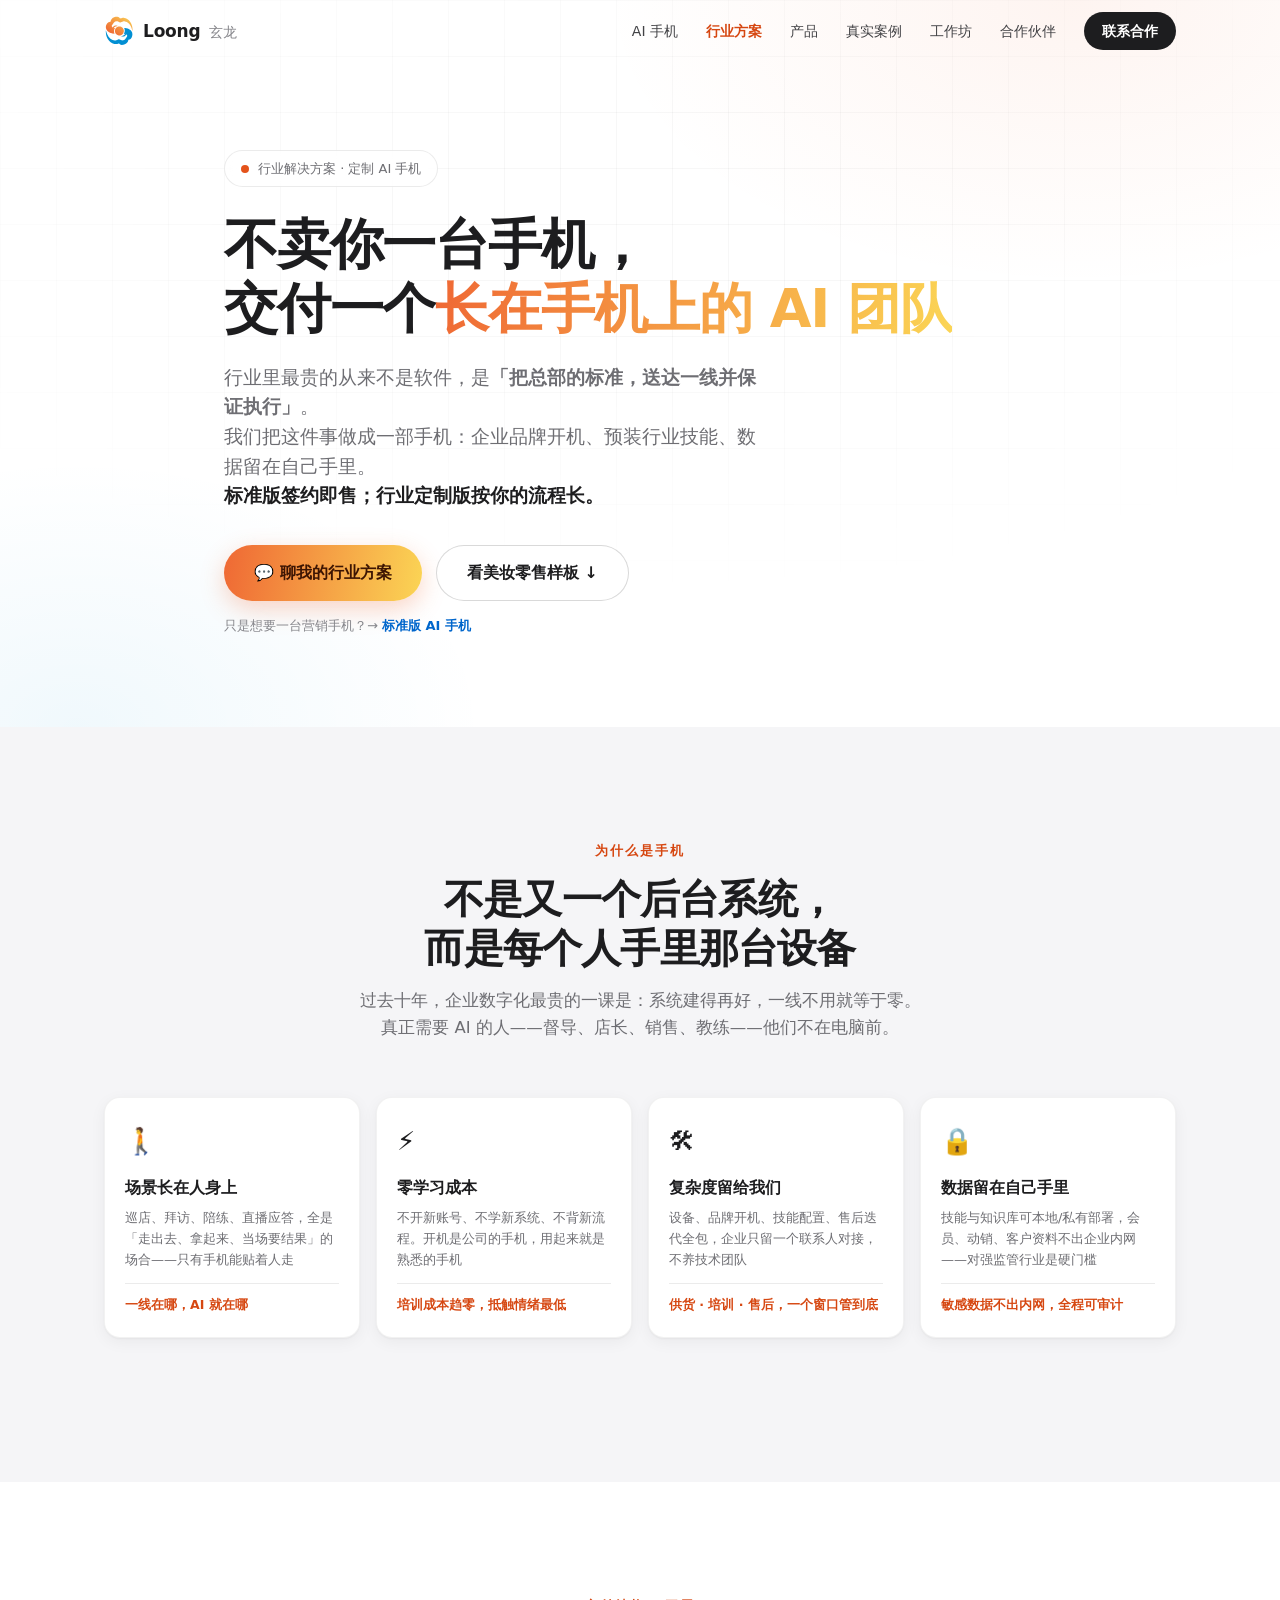
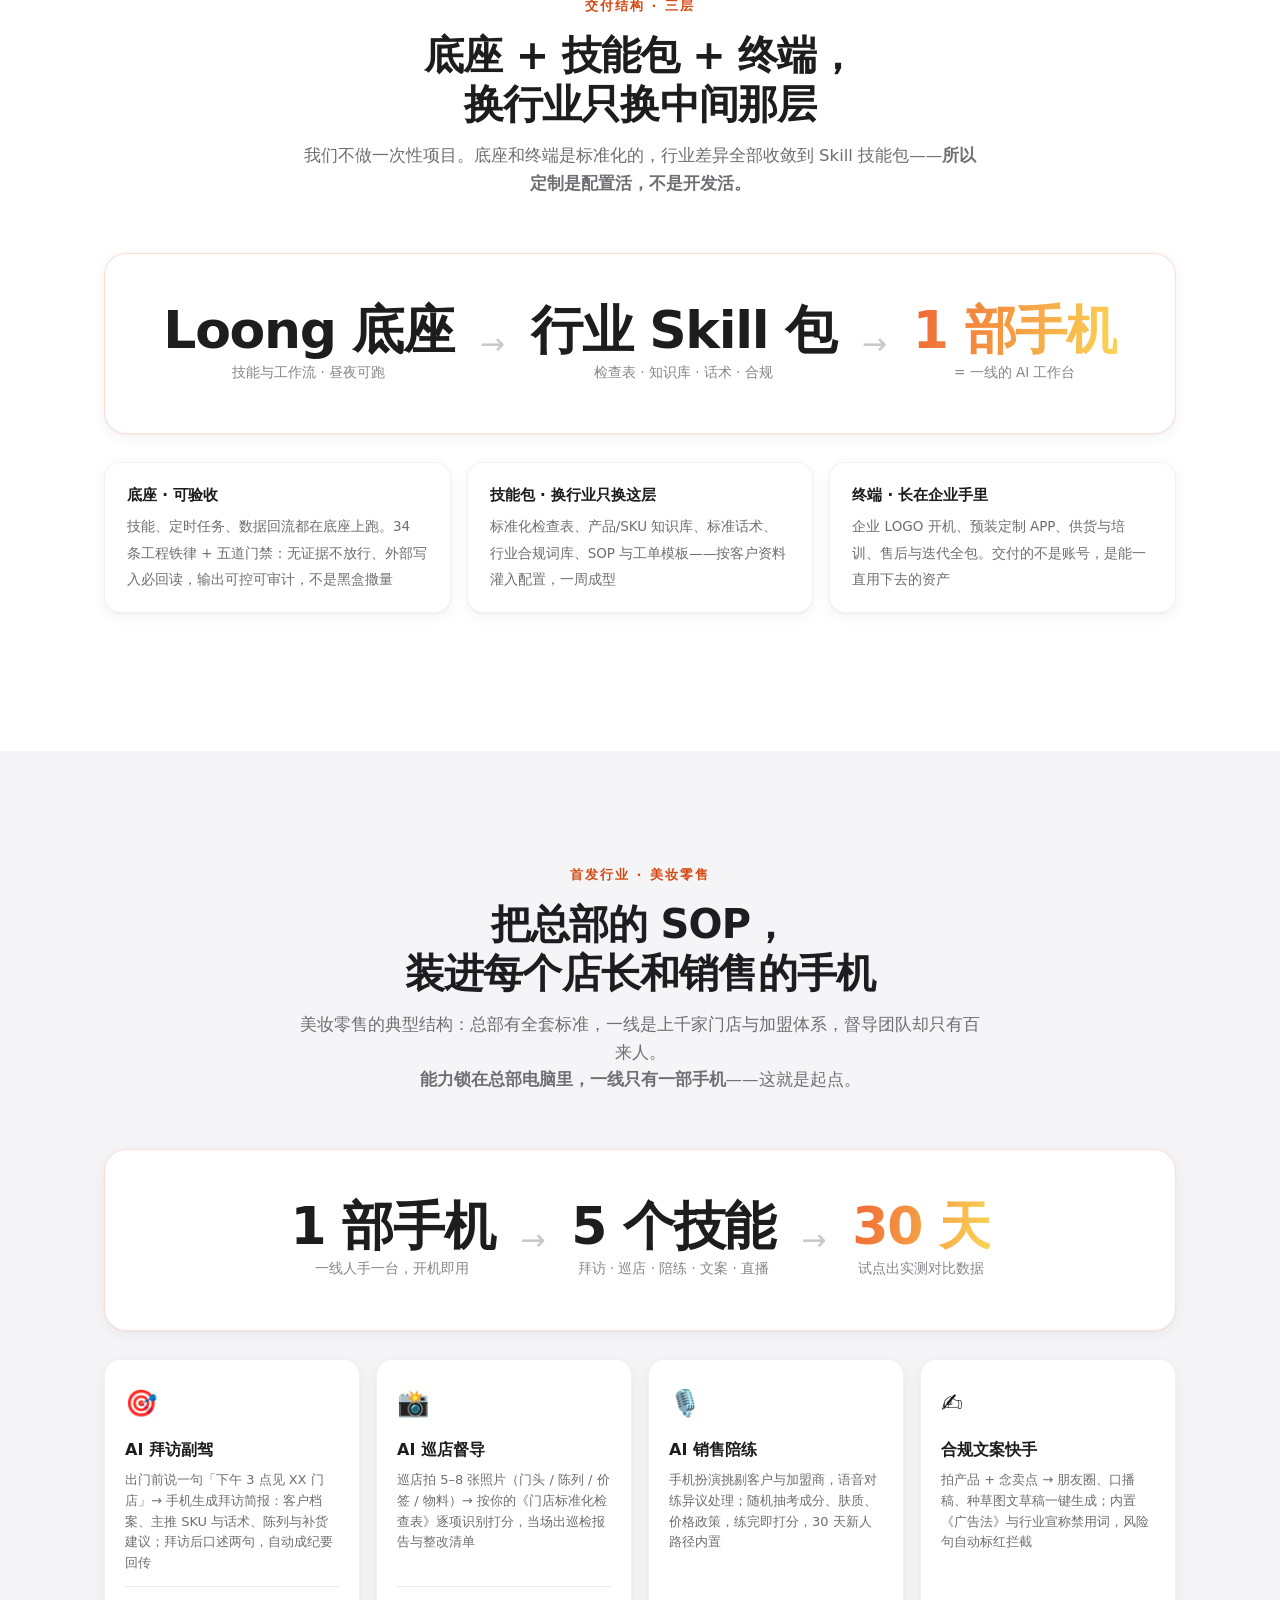
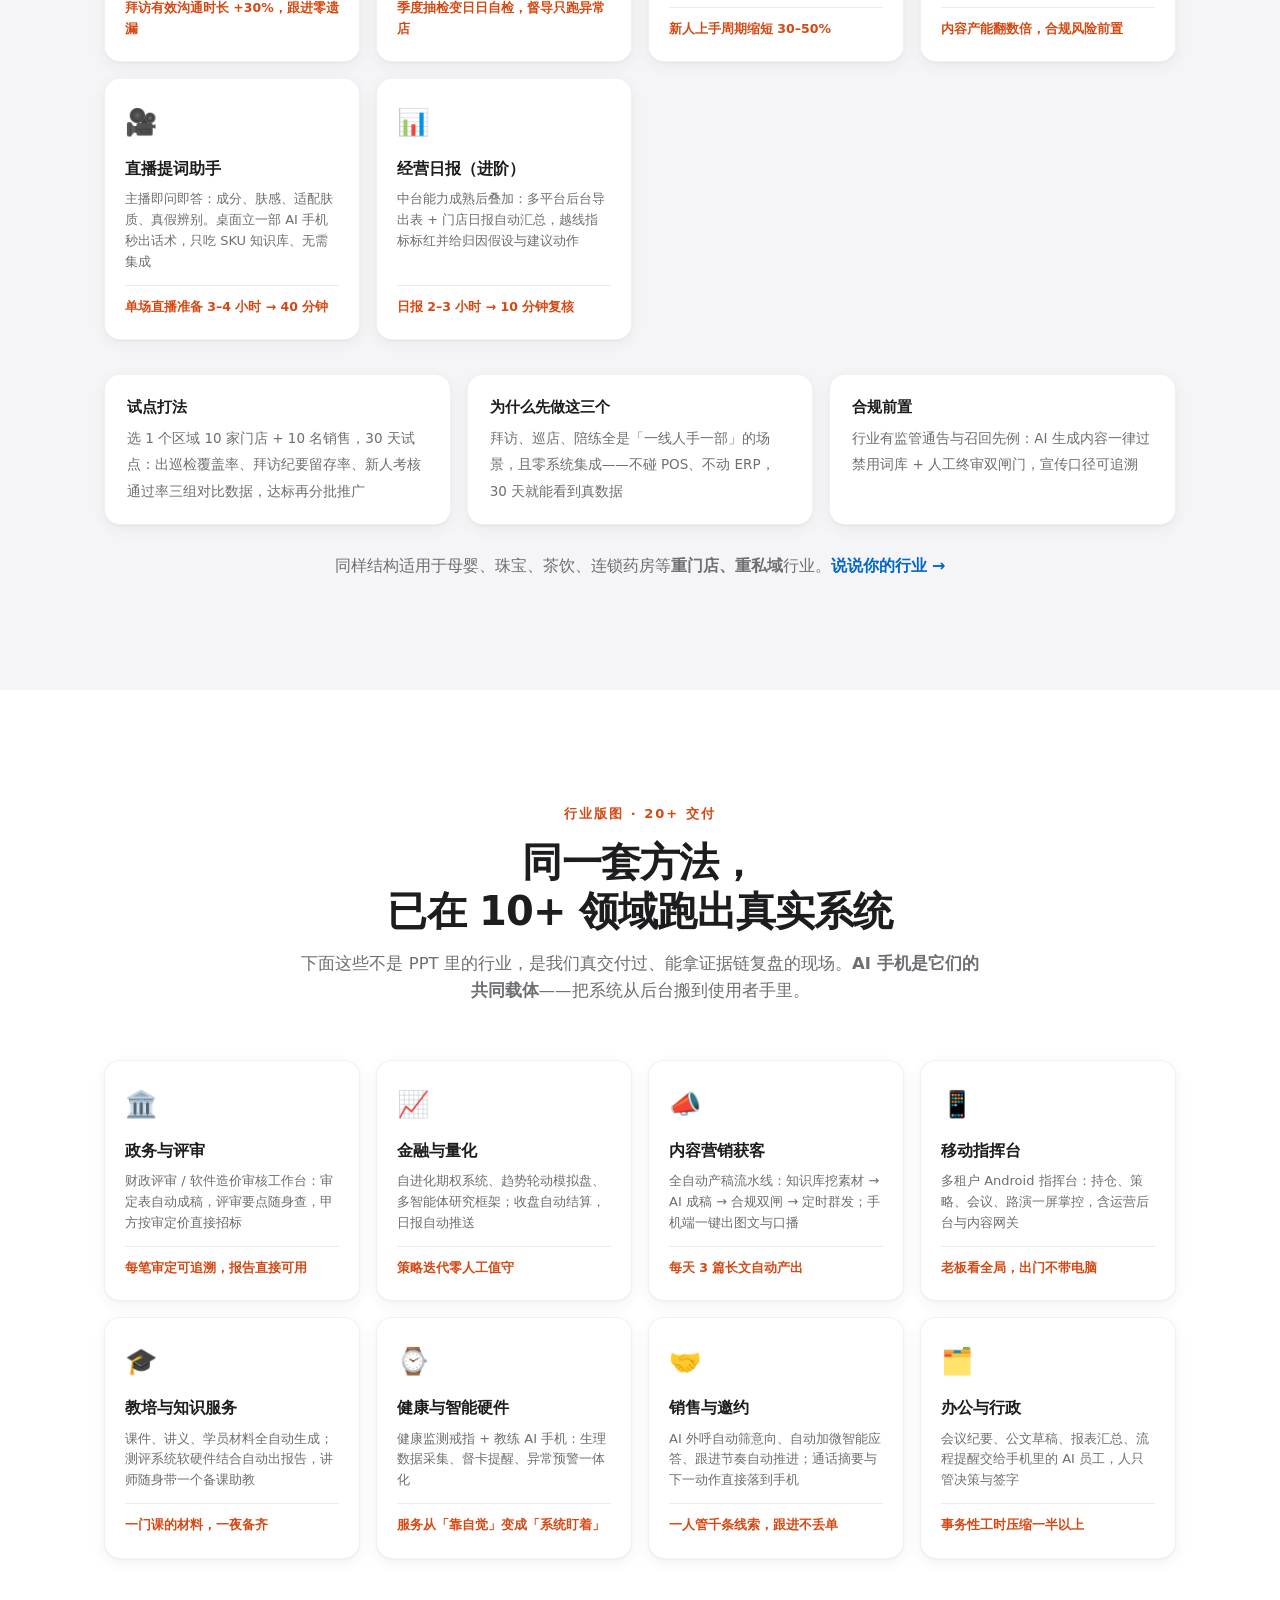
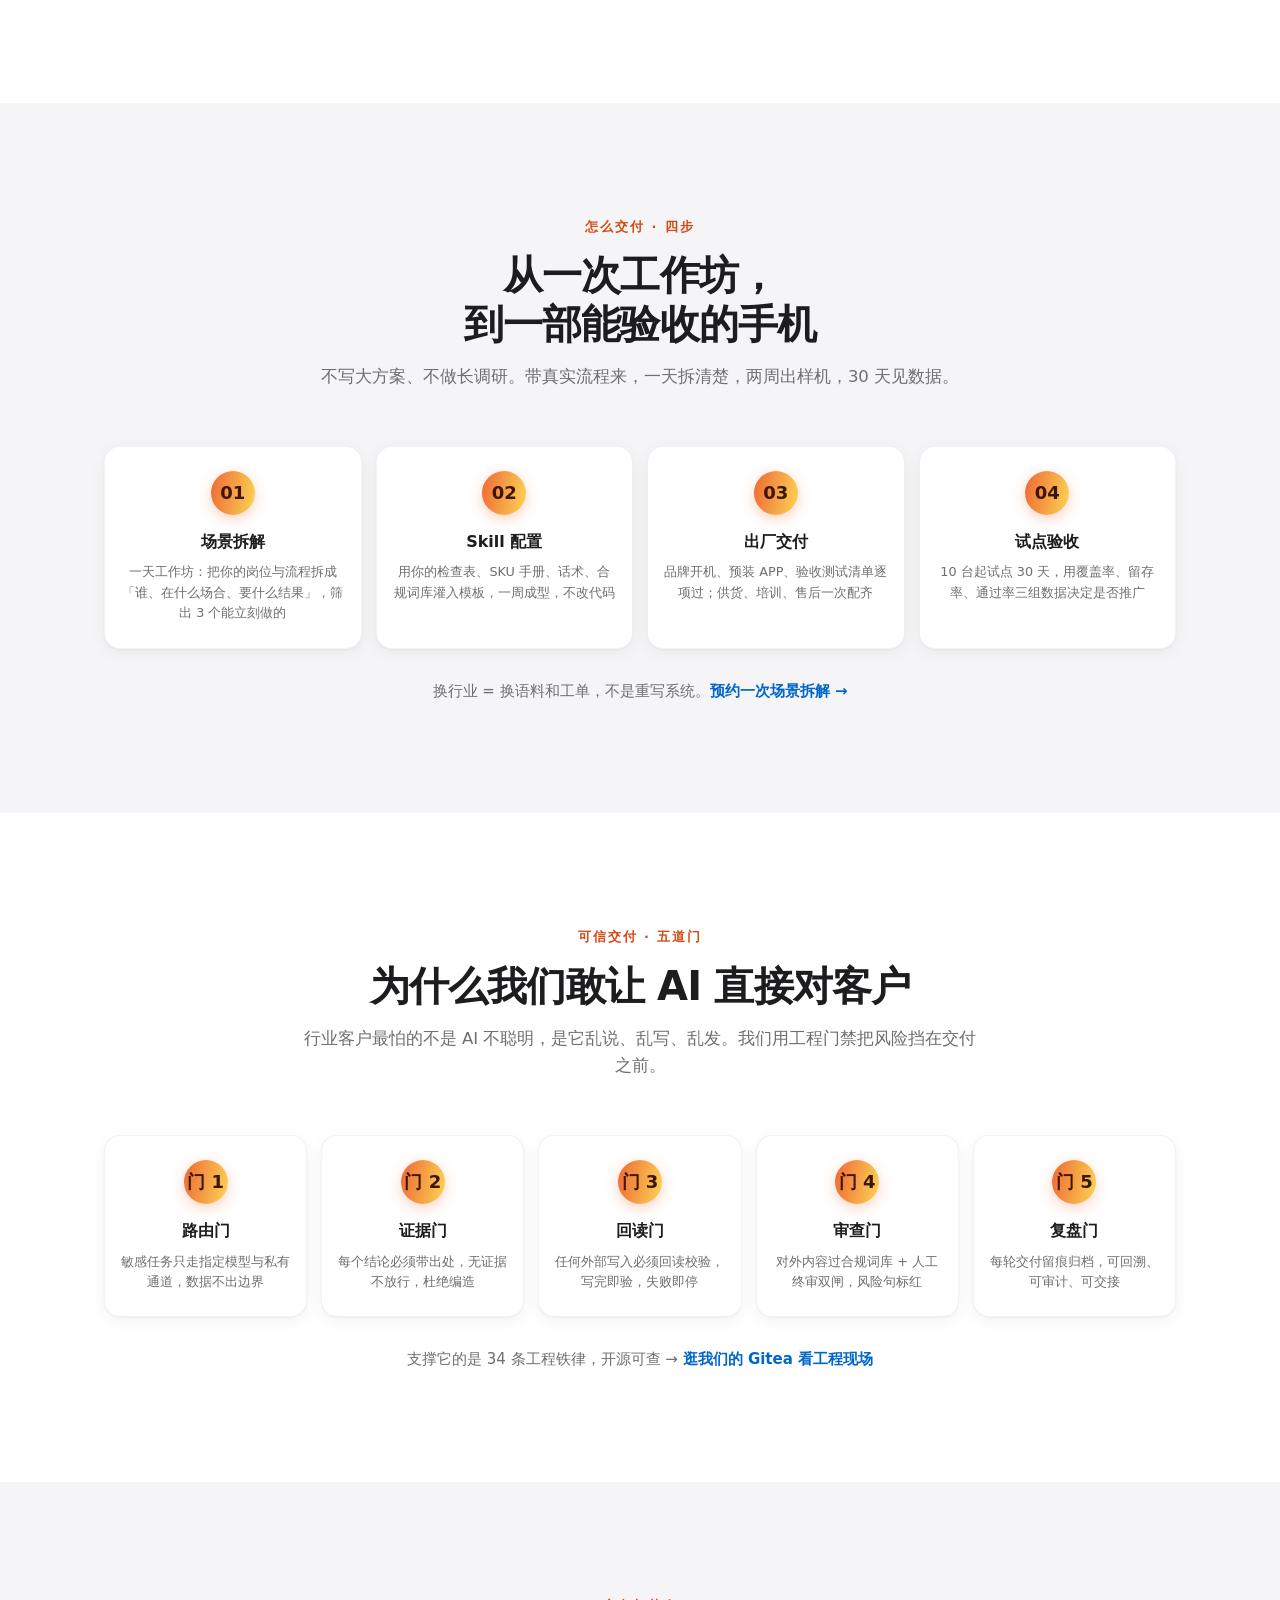
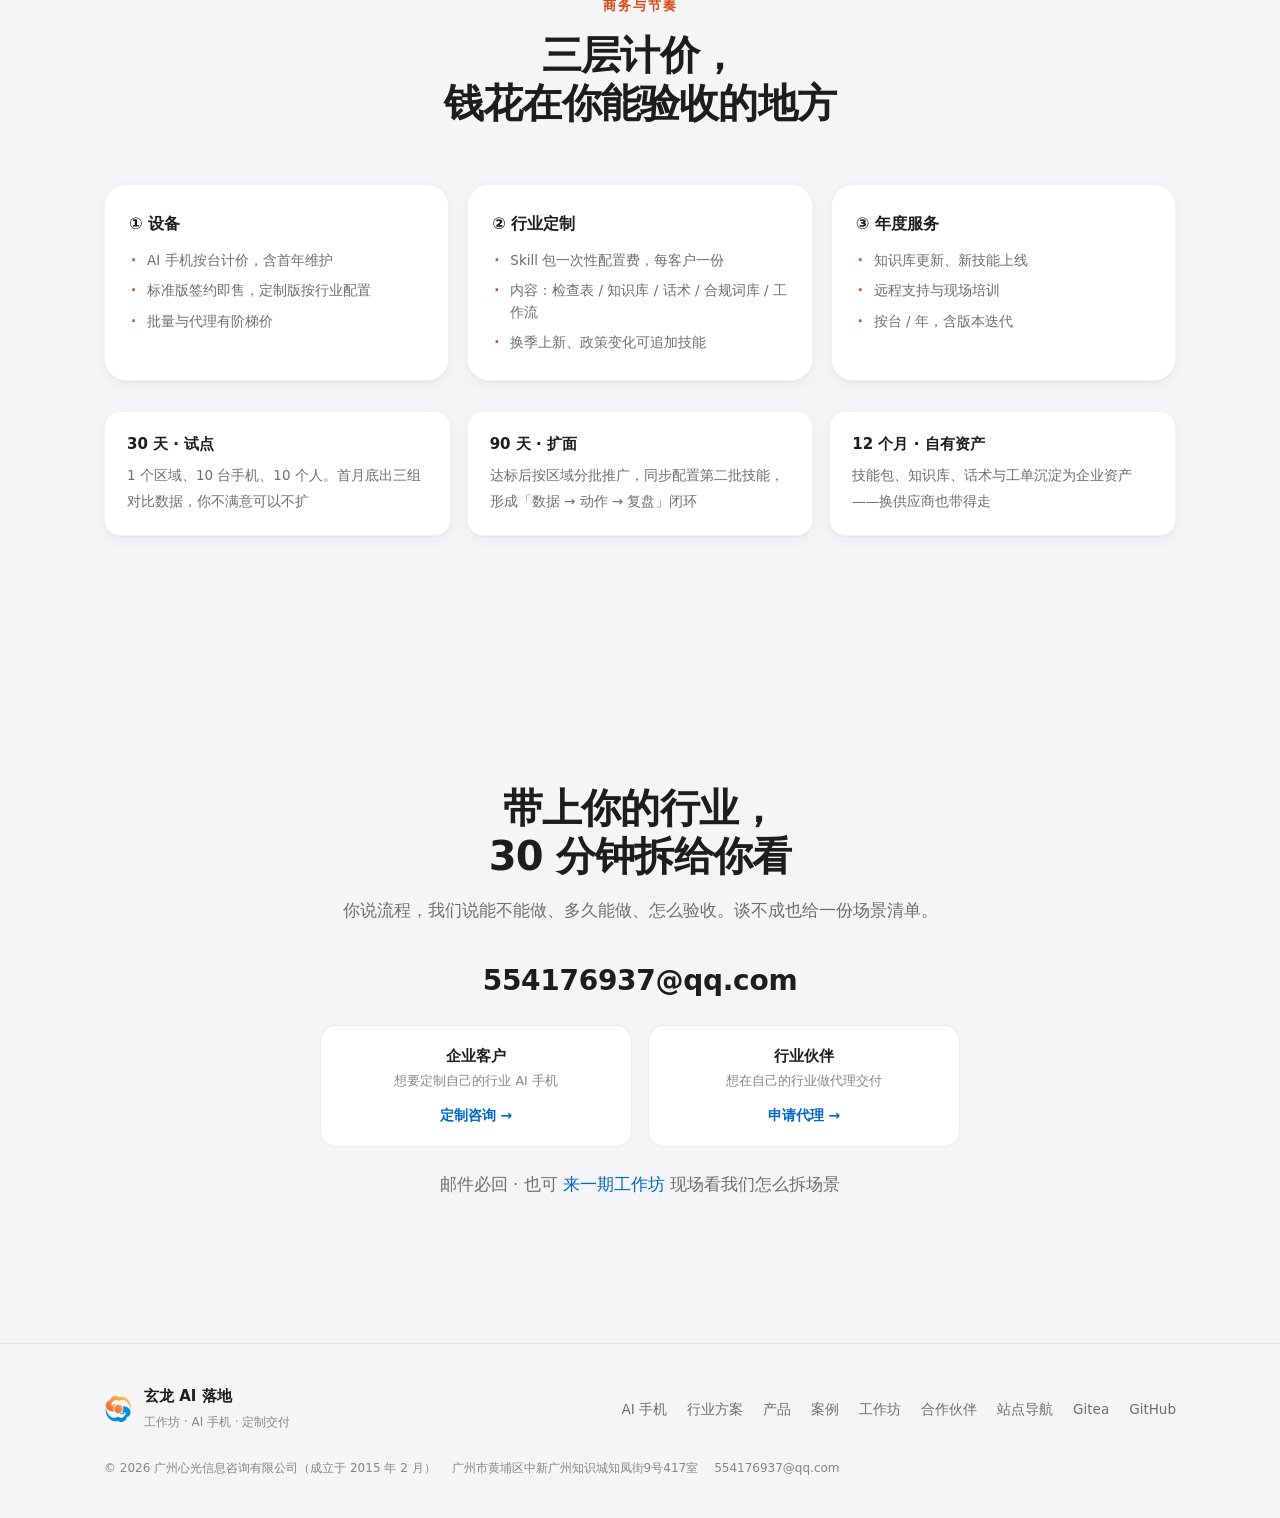
==== solutions/index.html @ f3bb8226 "新增独立行业解决方案页 /solutions/：定制 AI 手机三层结构、美妆零售样板、行业矩阵、四步交付、五道门；首页改为预告入口" ====
<!DOCTYPE html>
<html lang="zh-CN">
<head>
<meta charset="UTF-8">
<meta name="viewport" content="width=device-width, initial-scale=1.0">
<title>行业解决方案 — 定制 AI 手机 · 让总部能力长在一线手里</title>
<meta name="description" content="定制 AI 手机行业解决方案：Loong 底座 + 行业 Skill 技能包 + 企业品牌终端。首发美妆零售（拜访副驾 / 巡店督导 / 销售陪练），另有政务评审、金融量化、教培、内容营销、健康硬件等行业方案。零系统集成，30 天试点见效。">
<meta property="og:title" content="行业解决方案 — 定制 AI 手机">
<meta property="og:description" content="不卖一台手机，交付一个长在手机上的行业 AI 团队。零系统集成，30 天试点见效。">
<meta property="og:type" content="website">
<meta property="og:url" content="https://www.aibay.asia/solutions/">
<meta property="og:image" content="https://www.aibay.asia/assets/shots/phone-hero.jpg">
<link rel="icon" href="../assets/favicon.ico" sizes="any">
<link rel="icon" type="image/svg+xml" href="../assets/loong-logo.svg">
<link rel="apple-touch-icon" href="../assets/loong-logo-256.png">
<link rel="stylesheet" href="../css/style.css">
<style>.nav-links a.is-current{color:#D64711;font-weight:700}</style>
</head>
<body>

<nav class="nav" id="nav">
  <div class="nav-inner">
    <a class="brand" href="/">
      <img src="../assets/loong-logo.svg" alt="Loong" class="brand-logo">
      <span class="brand-name">Loong <em>玄龙</em></span>
    </a>
    <button class="nav-toggle" id="navToggle" aria-label="菜单"><span></span><span></span><span></span></button>
    <div class="nav-links" id="navLinks">
      <a href="/">AI 手机</a>
      <a href="/solutions/" class="is-current">行业方案</a>
      <a href="/#products">产品</a>
      <a href="/#case">真实案例</a>
      <a href="/#workshop">工作坊</a>
      <a href="/#partner">合作伙伴</a>
      <a href="#contact" class="nav-cta">联系合作</a>
    </div>
  </div>
</nav>

<header class="hero" id="top">
  <div class="hero-bg"></div>
  <div class="container hero-inner" style="grid-template-columns:1fr;max-width:880px">
    <div class="hero-copy">
      <div class="hero-badge"><span class="pulse"></span>行业解决方案 · 定制 AI 手机</div>
      <h1>不卖你一台手机，<br>交付一个<span class="grad">长在手机上的 AI 团队</span></h1>
      <p class="hero-sub">
        行业里最贵的从来不是软件，是<b>「把总部的标准，送达一线并保证执行」</b>。<br>
        我们把这件事做成一部手机：企业品牌开机、预装行业技能、数据留在自己手里。<br>
        <strong>标准版签约即售；行业定制版按你的流程长。</strong>
      </p>
      <div class="hero-actions">
        <a href="mailto:554176937@qq.com?subject=行业解决方案咨询" class="btn btn-primary">💬 聊我的行业方案</a>
        <a href="#beauty" class="btn btn-ghost">看美妆零售样板 ↓</a>
      </div>
      <p class="hero-alt">只是想要一台营销手机？→ <a href="/#phone">标准版 AI 手机</a></p>
    </div>
  </div>
</header>

<section class="section section-alt" id="why">
  <div class="container">
    <div class="section-head center">
      <span class="kicker">为什么是手机</span>
      <h2>不是又一个后台系统，<br>而是每个人手里那台设备</h2>
      <p>过去十年，企业数字化最贵的一课是：系统建得再好，一线不用就等于零。<br>真正需要 AI 的人——督导、店长、销售、教练——他们不在电脑前。</p>
    </div>
    <div class="industry-grid">
      <div class="ind-card">
        <div class="ind-icon">🚶</div>
        <b>场景长在人身上</b>
        <p>巡店、拜访、陪练、直播应答，全是「走出去、拿起来、当场要结果」的场合——只有手机能贴着人走</p>
        <span class="ind-val">一线在哪，AI 就在哪</span>
      </div>
      <div class="ind-card">
        <div class="ind-icon">⚡</div>
        <b>零学习成本</b>
        <p>不开新账号、不学新系统、不背新流程。开机是公司的手机，用起来就是熟悉的手机</p>
        <span class="ind-val">培训成本趋零，抵触情绪最低</span>
      </div>
      <div class="ind-card">
        <div class="ind-icon">🛠</div>
        <b>复杂度留给我们</b>
        <p>设备、品牌开机、技能配置、售后迭代全包，企业只留一个联系人对接，不养技术团队</p>
        <span class="ind-val">供货 · 培训 · 售后，一个窗口管到底</span>
      </div>
      <div class="ind-card">
        <div class="ind-icon">🔒</div>
        <b>数据留在自己手里</b>
        <p>技能与知识库可本地/私有部署，会员、动销、客户资料不出企业内网——对强监管行业是硬门槛</p>
        <span class="ind-val">敏感数据不出内网，全程可审计</span>
      </div>
    </div>
  </div>
</section>

<section class="section" id="stack">
  <div class="container">
    <div class="section-head center">
      <span class="kicker">交付结构 · 三层</span>
      <h2>底座 + 技能包 + 终端，<br>换行业只换中间那层</h2>
      <p>我们不做一次性项目。底座和终端是标准化的，行业差异全部收敛到 Skill 技能包——<b>所以定制是配置活，不是开发活。</b></p>
    </div>

    <div class="case-band" style="margin-bottom:28px">
      <div class="case-cell"><b>Loong 底座</b><span>技能与工作流 · 昼夜可跑</span></div>
      <div class="case-arrow">→</div>
      <div class="case-cell"><b>行业 Skill 包</b><span>检查表 · 知识库 · 话术 · 合规</span></div>
      <div class="case-arrow">→</div>
      <div class="case-cell hot"><b>1 部手机</b><span>= 一线的 AI 工作台</span></div>
    </div>

    <div class="case-notes">
      <div class="case-note"><b>底座 · 可验收</b><span>技能、定时任务、数据回流都在底座上跑。34 条工程铁律 + 五道门禁：无证据不放行、外部写入必回读，输出可控可审计，不是黑盒撒量</span></div>
      <div class="case-note"><b>技能包 · 换行业只换这层</b><span>标准化检查表、产品/SKU 知识库、标准话术、行业合规词库、SOP 与工单模板——按客户资料灌入配置，一周成型</span></div>
      <div class="case-note"><b>终端 · 长在企业手里</b><span>企业 LOGO 开机、预装定制 APP、供货与培训、售后与迭代全包。交付的不是账号，是能一直用下去的资产</span></div>
    </div>
  </div>
</section>

<section class="section section-alt" id="beauty">
  <div class="container">
    <div class="section-head center">
      <span class="kicker">首发行业 · 美妆零售</span>
      <h2>把总部的 SOP，<br>装进每个店长和销售的手机</h2>
      <p>美妆零售的典型结构：总部有全套标准，一线是上千家门店与加盟体系，督导团队却只有百来人。<br><b>能力锁在总部电脑里，一线只有一部手机</b>——这就是起点。</p>
    </div>

    <div class="case-band" style="margin-bottom:28px">
      <div class="case-cell"><b>1 部手机</b><span>一线人手一台，开机即用</span></div>
      <div class="case-arrow">→</div>
      <div class="case-cell"><b>5 个技能</b><span>拜访 · 巡店 · 陪练 · 文案 · 直播</span></div>
      <div class="case-arrow">→</div>
      <div class="case-cell hot"><b>30 天</b><span>试点出实测对比数据</span></div>
    </div>

    <div class="industry-grid">
      <div class="ind-card">
        <div class="ind-icon">🎯</div>
        <b>AI 拜访副驾</b>
        <p>出门前说一句「下午 3 点见 XX 门店」→ 手机生成拜访简报：客户档案、主推 SKU 与话术、陈列与补货建议；拜访后口述两句，自动成纪要回传</p>
        <span class="ind-val">拜访有效沟通时长 +30%，跟进零遗漏</span>
      </div>
      <div class="ind-card">
        <div class="ind-icon">📸</div>
        <b>AI 巡店督导</b>
        <p>巡店拍 5–8 张照片（门头 / 陈列 / 价签 / 物料）→ 按你的《门店标准化检查表》逐项识别打分，当场出巡检报告与整改清单</p>
        <span class="ind-val">季度抽检变日日自检，督导只跑异常店</span>
      </div>
      <div class="ind-card">
        <div class="ind-icon">🎙️</div>
        <b>AI 销售陪练</b>
        <p>手机扮演挑剔客户与加盟商，语音对练异议处理；随机抽考成分、肤质、价格政策，练完即打分，30 天新人路径内置</p>
        <span class="ind-val">新人上手周期缩短 30–50%</span>
      </div>
      <div class="ind-card">
        <div class="ind-icon">✍️</div>
        <b>合规文案快手</b>
        <p>拍产品 + 念卖点 → 朋友圈、口播稿、种草图文草稿一键生成；内置《广告法》与行业宣称禁用词，风险句自动标红拦截</p>
        <span class="ind-val">内容产能翻数倍，合规风险前置</span>
      </div>
      <div class="ind-card">
        <div class="ind-icon">🎥</div>
        <b>直播提词助手</b>
        <p>主播即问即答：成分、肤感、适配肤质、真假辨别。桌面立一部 AI 手机秒出话术，只吃 SKU 知识库、无需集成</p>
        <span class="ind-val">单场直播准备 3–4 小时 → 40 分钟</span>
      </div>
      <div class="ind-card">
        <div class="ind-icon">📊</div>
        <b>经营日报（进阶）</b>
        <p>中台能力成熟后叠加：多平台后台导出表 + 门店日报自动汇总，越线指标标红并给归因假设与建议动作</p>
        <span class="ind-val">日报 2–3 小时 → 10 分钟复核</span>
      </div>
    </div>

    <div class="case-notes">
      <div class="case-note"><b>试点打法</b><span>选 1 个区域 10 家门店 + 10 名销售，30 天试点：出巡检覆盖率、拜访纪要留存率、新人考核通过率三组对比数据，达标再分批推广</span></div>
      <div class="case-note"><b>为什么先做这三个</b><span>拜访、巡店、陪练全是「一线人手一部」的场景，且零系统集成——不碰 POS、不动 ERP，30 天就能看到真数据</span></div>
      <div class="case-note"><b>合规前置</b><span>行业有监管通告与召回先例：AI 生成内容一律过禁用词库 + 人工终审双闸门，宣传口径可追溯</span></div>
    </div>
    <p class="case-cta">同样结构适用于母婴、珠宝、茶饮、连锁药房等<b>重门店、重私域</b>行业。<a href="mailto:554176937@qq.com?subject=行业方案咨询">说说你的行业 →</a></p>
  </div>
</section>

<section class="section" id="industries">
  <div class="container">
    <div class="section-head center">
      <span class="kicker">行业版图 · 20+ 交付</span>
      <h2>同一套方法，<br>已在 10+ 领域跑出真实系统</h2>
      <p>下面这些不是 PPT 里的行业，是我们真交付过、能拿证据链复盘的现场。<b>AI 手机是它们的共同载体</b>——把系统从后台搬到使用者手里。</p>
    </div>
    <div class="industry-grid">
      <div class="ind-card">
        <div class="ind-icon">🏛️</div>
        <b>政务与评审</b>
        <p>财政评审 / 软件造价审核工作台：审定表自动成稿，评审要点随身查，甲方按审定价直接招标</p>
        <span class="ind-val">每笔审定可追溯，报告直接可用</span>
      </div>
      <div class="ind-card">
        <div class="ind-icon">📈</div>
        <b>金融与量化</b>
        <p>自进化期权系统、趋势轮动模拟盘、多智能体研究框架；收盘自动结算，日报自动推送</p>
        <span class="ind-val">策略迭代零人工值守</span>
      </div>
      <div class="ind-card">
        <div class="ind-icon">📣</div>
        <b>内容营销获客</b>
        <p>全自动产稿流水线：知识库挖素材 → AI 成稿 → 合规双闸 → 定时群发；手机端一键出图文与口播</p>
        <span class="ind-val">每天 3 篇长文自动产出</span>
      </div>
      <div class="ind-card">
        <div class="ind-icon">📱</div>
        <b>移动指挥台</b>
        <p>多租户 Android 指挥台：持仓、策略、会议、路演一屏掌控，含运营后台与内容网关</p>
        <span class="ind-val">老板看全局，出门不带电脑</span>
      </div>
      <div class="ind-card">
        <div class="ind-icon">🎓</div>
        <b>教培与知识服务</b>
        <p>课件、讲义、学员材料全自动生成；测评系统软硬件结合自动出报告，讲师随身带一个备课助教</p>
        <span class="ind-val">一门课的材料，一夜备齐</span>
      </div>
      <div class="ind-card">
        <div class="ind-icon">⌚</div>
        <b>健康与智能硬件</b>
        <p>健康监测戒指 + 教练 AI 手机：生理数据采集、督卡提醒、异常预警一体化</p>
        <span class="ind-val">服务从「靠自觉」变成「系统盯着」</span>
      </div>
      <div class="ind-card">
        <div class="ind-icon">🤝</div>
        <b>销售与邀约</b>
        <p>AI 外呼自动筛意向、自动加微智能应答、跟进节奏自动推进；通话摘要与下一动作直接落到手机</p>
        <span class="ind-val">一人管千条线索，跟进不丢单</span>
      </div>
      <div class="ind-card">
        <div class="ind-icon">🗂️</div>
        <b>办公与行政</b>
        <p>会议纪要、公文草稿、报表汇总、流程提醒交给手机里的 AI 员工，人只管决策与签字</p>
        <span class="ind-val">事务性工时压缩一半以上</span>
      </div>
    </div>
  </div>
</section>

<section class="section section-alt" id="how">
  <div class="container">
    <div class="section-head center">
      <span class="kicker">怎么交付 · 四步</span>
      <h2>从一次工作坊，<br>到一部能验收的手机</h2>
      <p>不写大方案、不做长调研。带真实流程来，一天拆清楚，两周出样机，30 天见数据。</p>
    </div>
    <div class="gates-visual" style="grid-template-columns:repeat(4,1fr)">
      <div class="gatev">
        <div class="gatev-no">01</div>
        <h4>场景拆解</h4>
        <p>一天工作坊：把你的岗位与流程拆成「谁、在什么场合、要什么结果」，筛出 3 个能立刻做的</p>
      </div>
      <div class="gatev">
        <div class="gatev-no">02</div>
        <h4>Skill 配置</h4>
        <p>用你的检查表、SKU 手册、话术、合规词库灌入模板，一周成型，不改代码</p>
      </div>
      <div class="gatev">
        <div class="gatev-no">03</div>
        <h4>出厂交付</h4>
        <p>品牌开机、预装 APP、验收测试清单逐项过；供货、培训、售后一次配齐</p>
      </div>
      <div class="gatev">
        <div class="gatev-no">04</div>
        <h4>试点验收</h4>
        <p>10 台起试点 30 天，用覆盖率、留存率、通过率三组数据决定是否推广</p>
      </div>
    </div>
    <p class="loop-note">换行业 = 换语料和工单，不是重写系统。<a href="mailto:554176937@qq.com?subject=场景拆解预约">预约一次场景拆解 →</a></p>
  </div>
</section>

<section class="section" id="gates">
  <div class="container">
    <div class="section-head center">
      <span class="kicker">可信交付 · 五道门</span>
      <h2>为什么我们敢让 AI 直接对客户</h2>
      <p>行业客户最怕的不是 AI 不聪明，是它乱说、乱写、乱发。我们用工程门禁把风险挡在交付之前。</p>
    </div>
    <div class="gates-visual">
      <div class="gatev">
        <div class="gatev-no">门 1</div>
        <h4>路由门</h4>
        <p>敏感任务只走指定模型与私有通道，数据不出边界</p>
      </div>
      <div class="gatev">
        <div class="gatev-no">门 2</div>
        <h4>证据门</h4>
        <p>每个结论必须带出处，无证据不放行，杜绝编造</p>
      </div>
      <div class="gatev">
        <div class="gatev-no">门 3</div>
        <h4>回读门</h4>
        <p>任何外部写入必须回读校验，写完即验，失败即停</p>
      </div>
      <div class="gatev">
        <div class="gatev-no">门 4</div>
        <h4>审查门</h4>
        <p>对外内容过合规词库 + 人工终审双闸，风险句标红</p>
      </div>
      <div class="gatev">
        <div class="gatev-no">门 5</div>
        <h4>复盘门</h4>
        <p>每轮交付留痕归档，可回溯、可审计、可交接</p>
      </div>
    </div>
    <p class="loop-note">支撑它的是 34 条工程铁律，开源可查 → <a href="https://gitea.aibay.asia" target="_blank" rel="noopener">逛我们的 Gitea 看工程现场</a></p>
  </div>
</section>

<section class="section section-alt" id="business">
  <div class="container">
    <div class="section-head center">
      <span class="kicker">商务与节奏</span>
      <h2>三层计价，<br>钱花在你能验收的地方</h2>
    </div>
    <div class="ws-grid">
      <div class="ws-card">
        <b>① 设备</b>
        <ul>
          <li>AI 手机按台计价，含首年维护</li>
          <li>标准版签约即售，定制版按行业配置</li>
          <li>批量与代理有阶梯价</li>
        </ul>
      </div>
      <div class="ws-card">
        <b>② 行业定制</b>
        <ul>
          <li>Skill 包一次性配置费，每客户一份</li>
          <li>内容：检查表 / 知识库 / 话术 / 合规词库 / 工作流</li>
          <li>换季上新、政策变化可追加技能</li>
        </ul>
      </div>
      <div class="ws-card">
        <b>③ 年度服务</b>
        <ul>
          <li>知识库更新、新技能上线</li>
          <li>远程支持与现场培训</li>
          <li>按台 / 年，含版本迭代</li>
        </ul>
      </div>
    </div>
    <div class="case-notes">
      <div class="case-note"><b>30 天 · 试点</b><span>1 个区域、10 台手机、10 个人。首月底出三组对比数据，你不满意可以不扩</span></div>
      <div class="case-note"><b>90 天 · 扩面</b><span>达标后按区域分批推广，同步配置第二批技能，形成「数据 → 动作 → 复盘」闭环</span></div>
      <div class="case-note"><b>12 个月 · 自有资产</b><span>技能包、知识库、话术与工单沉淀为企业资产——换供应商也带得走</span></div>
    </div>
  </div>
</section>

<section class="section cta-section" id="contact">
  <div class="container">
    <div class="cta-card">
      <h2>带上你的行业，<br>30 分钟拆给你看</h2>
      <p>你说流程，我们说能不能做、多久能做、怎么验收。谈不成也给一份场景清单。</p>
      <div class="email-cta">
        <a class="email-big" href="mailto:554176937@qq.com?subject=行业解决方案咨询">554176937@qq.com</a>
      </div>
      <div class="contact-split">
        <div><b>企业客户</b><span>想要定制自己的行业 AI 手机</span><a href="mailto:554176937@qq.com?subject=企业定制咨询">定制咨询 →</a></div>
        <div><b>行业伙伴</b><span>想在自己的行业做代理交付</span><a href="mailto:554176937@qq.com?subject=代理合作申请">申请代理 →</a></div>
      </div>
      <p class="cta-note">邮件必回 · 也可 <a href="/#workshop">来一期工作坊</a> 现场看我们怎么拆场景</p>
    </div>
  </div>
</section>

<footer class="footer">
  <div class="container footer-inner">
    <div class="footer-brand">
      <img src="../assets/loong-logo.svg" alt="Loong" class="footer-logo">
      <div><b>玄龙 AI 落地</b><span>工作坊 · AI 手机 · 定制交付</span></div>
    </div>
    <div class="footer-links">
      <a href="/">AI 手机</a><a href="/solutions/">行业方案</a><a href="/#products">产品</a><a href="/#case">案例</a>
      <a href="/#workshop">工作坊</a>
      <a href="/#partner">合作伙伴</a>
      <a href="/sites.html">站点导航</a>
      <a href="https://gitea.aibay.asia" target="_blank" rel="noopener">Gitea</a>
      <a href="https://github.com/kenyanghui" target="_blank" rel="noopener">GitHub</a>
    </div>
    <div class="footer-meta"><span>© 2026 广州心光信息咨询有限公司（成立于 2015 年 2 月）</span><span>广州市黄埔区中新广州知识城知凤街9号417室</span><span>554176937@qq.com</span></div>
  </div>
</footer>

<script>
(function () {
  var nav = document.getElementById("nav");
  function onScroll() { nav.classList.toggle("scrolled", window.scrollY > 24); }
  window.addEventListener("scroll", onScroll, { passive: true }); onScroll();
  var toggle = document.getElementById("navToggle"), links = document.getElementById("navLinks");
  if (toggle) {
    toggle.addEventListener("click", function () { links.classList.toggle("open"); });
    links.addEventListener("click", function (e) { if (e.target.tagName === "A") links.classList.remove("open"); });
  }
  var els = document.querySelectorAll(".section-head, .case-band, .case-note, .case-cta, .industry-grid .ind-card, .gatev, .loop-note, .ws-card, .cta-card, .contact-split > div");
  els.forEach(function (el) { el.classList.add("reveal"); });
  if ("IntersectionObserver" in window) {
    var io = new IntersectionObserver(function (es) {
      es.forEach(function (en) { if (en.isIntersecting) { en.target.classList.add("visible"); io.unobserve(en.target); } });
    }, { threshold: 0.14 });
    els.forEach(function (el) { io.observe(el); });
  } else { els.forEach(function (el) { el.classList.add("visible"); }); }
})();
</script>
</body>
</html>
---- css/style.css ----
/* Loong 玄龙 — www.aibay.asia · Apple-light 风格 · 品牌色: 晨曦橙#EF6834→#FBD555 晴空蓝#0092D4 */

:root {
  --paper: #ffffff;
  --paper-2: #f5f5f7;
  --ink: #1d1d1f;
  --ink-2: #6e6e73;
  --ink-3: #86868b;
  --line: rgba(0,0,0,.08);
  --orange: #E4531B;
  --orange-2: #F0B429;
  --blue: #0092D4;
  --link: #0066CC;
  --grad: linear-gradient(100deg, #EF6834 0%, #FBD555 100%);
  --grad-blue: linear-gradient(100deg, #0092D4, #36B6EA);
  --shadow-sm: 0 1px 2px rgba(0,0,0,.04), 0 4px 16px rgba(0,0,0,.05);
  --shadow-md: 0 2px 8px rgba(0,0,0,.05), 0 12px 40px rgba(0,0,0,.08);
  --shadow-lg: 0 4px 12px rgba(0,0,0,.06), 0 24px 70px rgba(0,0,0,.12);
  --r-lg: 22px;
  --r-md: 16px;
}

* { margin:0; padding:0; box-sizing:border-box; }
html { scroll-behavior:smooth; }
body {
  font-family: -apple-system, BlinkMacSystemFont, "SF Pro SC", "SF Pro Display", "PingFang SC","Hiragino Sans GB","Microsoft YaHei","Noto Sans SC", system-ui, sans-serif;
  background: var(--paper); color: var(--ink); line-height:1.65;
  -webkit-font-smoothing: antialiased; overflow-x:hidden;
}
.container { max-width:1120px; margin:0 auto; padding:0 24px; }
a { color:inherit; text-decoration:none; }
img { display:block; max-width:100%; }
::selection { background:rgba(239,104,52,.22); }

/* ===== NAV ===== */
.nav { position:fixed; top:0; left:0; right:0; z-index:100; transition:.3s; border-bottom:1px solid transparent; }
.nav.scrolled { background:rgba(255,255,255,.78); -webkit-backdrop-filter:saturate(180%) blur(20px); backdrop-filter:saturate(180%) blur(20px); border-bottom-color:var(--line); }
.nav-inner { max-width:1120px; margin:0 auto; padding:12px 24px; display:flex; align-items:center; justify-content:space-between; }
.brand { display:flex; align-items:center; gap:9px; }
.brand-logo { width:30px; height:30px; }
.brand-name { font-size:17px; font-weight:700; letter-spacing:-.2px; color:var(--ink); }
.brand-name em { font-style:normal; font-size:13.5px; font-weight:500; color:var(--ink-3); margin-left:3px; }
.nav-links { display:flex; align-items:center; gap:28px; font-size:14px; }
.nav-links a:not(.nav-cta) { color:#424245; transition:color .2s; }
.nav-links a:not(.nav-cta):hover { color:var(--ink); }
.nav-cta { padding:8px 18px; border-radius:980px; background:var(--ink); color:#fff; font-weight:600; font-size:13.5px; transition:.25s; }
.nav-cta:hover { background:#000; transform:translateY(-1px); }
.nav-toggle { display:none; background:none; border:0; cursor:pointer; }
.nav-toggle span { display:block; width:20px; height:1.8px; background:var(--ink); margin:5px 0; transition:.3s; border-radius:2px; }

/* ===== HERO ===== */
.hero { position:relative; padding:150px 0 90px; overflow:hidden; }
.hero-bg {
  position:absolute; inset:0;
  background:
    radial-gradient(760px 460px at 84% 0%, rgba(239,104,52,.07), transparent 62%),
    radial-gradient(640px 420px at 6% 100%, rgba(0,146,212,.06), transparent 64%);
}
.hero-bg::after {
  content:""; position:absolute; inset:0;
  background-image:
    linear-gradient(rgba(0,0,0,.03) 1px, transparent 1px),
    linear-gradient(90deg, rgba(0,0,0,.03) 1px, transparent 1px);
  background-size:56px 56px;
  mask-image:radial-gradient(ellipse 90% 70% at 50% 30%, #000 20%, transparent 75%);
}
.hero-inner { position:relative; display:grid; grid-template-columns:1.05fr .95fr; gap:56px; align-items:center; }
.hero-badge {
  display:inline-flex; align-items:center; gap:9px; font-size:13px; color:var(--ink-2);
  border:1px solid var(--line); border-radius:999px; padding:7px 16px; margin-bottom:26px;
  background:rgba(255,255,255,.6); -webkit-backdrop-filter:blur(8px); backdrop-filter:blur(8px);
}
.pulse { width:8px; height:8px; border-radius:50%; background:var(--orange); animation:pulse 2s infinite; }
@keyframes pulse { 0%{box-shadow:0 0 0 0 rgba(239,104,52,.45)} 70%{box-shadow:0 0 0 9px rgba(239,104,52,0)} 100%{box-shadow:0 0 0 0 rgba(239,104,52,0)} }
.hero h1 { font-size:54px; line-height:1.18; font-weight:800; letter-spacing:-.022em; margin-bottom:22px; color:var(--ink); }
.grad { background:var(--grad); -webkit-background-clip:text; background-clip:text; color:transparent; }
.hero-sub { font-size:18.5px; color:var(--ink-2); max-width:540px; margin-bottom:34px; line-height:1.6; }
.hero-sub strong { color:var(--ink); font-weight:700; }
.hero-actions { display:flex; gap:14px; flex-wrap:wrap; }
.btn { display:inline-flex; align-items:center; gap:8px; padding:14px 30px; border-radius:980px; font-size:16px; font-weight:600; transition:.25s; cursor:pointer; border:0; }
.btn-primary { background:var(--grad); color:#3d1503; box-shadow:0 8px 24px rgba(239,104,52,.28); }
.btn-primary:hover { transform:translateY(-2px); box-shadow:0 12px 32px rgba(239,104,52,.38); }
.btn-ghost { border:1px solid rgba(0,0,0,.15); color:var(--ink); background:rgba(255,255,255,.7); }
.btn-ghost:hover { border-color:rgba(0,0,0,.32); background:#fff; transform:translateY(-2px); }

/* hero terminal — 深色对比元素 */
.hero-visual { position:relative; }
.terminal { background:#16181d; border-radius:18px; overflow:hidden;
  box-shadow:var(--shadow-lg); animation:float 7s ease-in-out infinite; }
@keyframes float { 0%,100%{transform:translateY(0)} 50%{transform:translateY(-9px)} }
.term-bar { display:flex; align-items:center; gap:7px; padding:12px 16px; background:#232529; }
.term-bar i { width:11px; height:11px; border-radius:50%; background:#484b52; }
.term-bar i:first-child { background:#FF5F57; } .term-bar i:nth-child(2) { background:#FEBC2E; } .term-bar i:nth-child(3) { background:#28C840; }
.term-bar span { margin-left:10px; font-size:12px; color:#9a9fa8; font-family:ui-monospace,monospace; }
.term-body { padding:20px 20px 24px; font-family:ui-monospace,SFMono-Regular,Menlo,Consolas,monospace; font-size:12.8px; line-height:2.05; }
.line { white-space:nowrap; overflow:hidden; }
.cmd { color:#79C7FF; } .ok { color:#5CE0A0; } .warn { color:#FFB86B; } .dim { color:#7c828c; }
.hero-chip { position:absolute; padding:9px 16px; border-radius:999px; font-size:13px; font-weight:600;
  background:rgba(255,255,255,.85); -webkit-backdrop-filter:blur(12px); backdrop-filter:blur(12px);
  border:1px solid rgba(0,0,0,.06); color:var(--ink); box-shadow:var(--shadow-md); }
.chip-1 { top:-16px; right:8%; animation:float2 6s ease-in-out infinite; }
.chip-2 { bottom:36px; left:-26px; animation:float2 7.5s ease-in-out infinite .8s; }
.chip-3 { bottom:-16px; right:14%; animation:float2 6.8s ease-in-out infinite .4s; }
@keyframes float2 { 0%,100%{transform:translateY(0)} 50%{transform:translateY(-7px)} }

/* ===== SECTIONS ===== */
.section { padding:110px 0; position:relative; }
.section-alt { background:var(--paper-2); }
.section-head { max-width:680px; margin-bottom:56px; }
.section-head.center { margin-left:auto; margin-right:auto; text-align:center; }
.kicker { display:inline-block; font-size:13px; font-weight:700; letter-spacing:2px; text-transform:uppercase; color:#D64711; margin-bottom:14px; }
.section-head h2 { font-size:40px; font-weight:800; line-height:1.22; margin-bottom:14px; letter-spacing:-.02em; color:var(--ink); }
.section-head p { color:var(--ink-2); font-size:16.5px; }
.section-head a { color:var(--link); }
.section-head a:hover { text-decoration:underline; }

/* ===== PRODUCTS ===== */
.prod-list { display:grid; gap:36px; }
.prod-card {
  display:grid; grid-template-columns:1.1fr .9fr; gap:40px; align-items:center;
  border-radius:var(--r-lg); padding:36px;
  background:#fff; border:1px solid rgba(0,0,0,.05); box-shadow:var(--shadow-sm);
  transition:box-shadow .3s, transform .3s;
}
.prod-card:hover { box-shadow:var(--shadow-md); transform:translateY(-2px); }
.prod-card.reverse .prod-shot { order:2; }
.prod-tag { display:inline-block; font-size:11.5px; font-weight:700; letter-spacing:1.2px; padding:5px 13px; border-radius:999px; margin-bottom:14px; color:#fff; }
.t1 { background:var(--grad-blue); }
.t2 { background:linear-gradient(100deg,#EF6834,#F5A623); }
.t3 { background:linear-gradient(100deg,#0092D4,#2FBF71); }
.prod-info h3 { font-size:27px; font-weight:800; letter-spacing:-.015em; margin-bottom:10px; }
.prod-info h3 span { font-size:15px; font-weight:500; color:var(--ink-3); margin-left:8px; }
.prod-info > p { font-size:15px; color:var(--ink-2); margin-bottom:18px; }
.prod-info ul { list-style:none; display:grid; gap:9px; }
.prod-info li { font-size:14px; color:var(--ink-2); padding-left:22px; position:relative; }
.prod-info li::before { content:"✓"; position:absolute; left:0; color:#D64711; font-weight:800; }
.prod-shot { border-radius:var(--r-md); overflow:hidden; position:relative; border:1px solid rgba(0,0,0,.07); box-shadow:var(--shadow-sm); background:#fff; }
.img-shot img { width:100%; display:block; }
.img-shot img:hover { transform:scale(1.015); transition:.5s; }
.shot-link {
  position:absolute; bottom:12px; right:12px; background:rgba(255,255,255,.9); -webkit-backdrop-filter:blur(8px); backdrop-filter:blur(8px);
  border:1px solid rgba(0,0,0,.08); color:var(--link); font-size:12.5px; font-weight:600;
  padding:7px 14px; border-radius:980px; box-shadow:var(--shadow-sm);
}
.shot-link:hover { background:#fff; }
.shot-row { display:grid; grid-template-columns:1fr 1fr; gap:10px; margin-top:14px; }
.shot-row img { border-radius:10px; border:1px solid rgba(0,0,0,.07); width:100%; }

/* ===== CASE ===== */
.case-band {
  display:flex; align-items:center; justify-content:center; gap:26px; flex-wrap:wrap;
  padding:48px 30px; border-radius:var(--r-lg);
  background:#fff; border:1px solid rgba(239,104,52,.22);
  box-shadow:var(--shadow-sm);
  margin-bottom:28px;
}
.case-cell { text-align:center; }
.case-cell b { display:block; font-size:52px; font-weight:800; letter-spacing:-.025em; line-height:1.1; color:var(--ink); }
.case-cell span { font-size:13.5px; color:var(--ink-3); }
.case-cell.hot b { background:var(--grad); -webkit-background-clip:text; background-clip:text; color:transparent; }
.case-arrow { font-size:30px; color:#c7c7cc; }
.case-notes { display:grid; grid-template-columns:repeat(3,1fr); gap:16px; margin-bottom:28px; }
.case-note { border-radius:var(--r-md); padding:20px 22px; background:#fff; border:1px solid rgba(0,0,0,.05); box-shadow:var(--shadow-sm); }
.case-note b { display:block; font-size:15px; margin-bottom:5px; color:var(--ink); }
.case-note span { font-size:13.5px; color:var(--ink-2); }
.case-cta { text-align:center; font-size:16px; color:var(--ink-2); }
.case-cta a { color:var(--link); font-weight:600; }
.case-cta a:hover { text-decoration:underline; }

/* ===== INDUSTRY GRID ===== */
.industry-grid { display:grid; grid-template-columns:repeat(4,1fr); gap:16px; margin-bottom:34px; }
.ind-card { border-radius:var(--r-md); padding:22px 20px; background:#fff; border:1px solid rgba(0,0,0,.05); box-shadow:var(--shadow-sm); transition:.3s; display:flex; flex-direction:column; }
.ind-card:hover { transform:translateY(-4px); box-shadow:var(--shadow-md); border-color:rgba(239,104,52,.25); }
.ind-icon { font-size:26px; margin-bottom:12px; }
.ind-card b { font-size:16px; font-weight:700; color:var(--ink); margin-bottom:7px; }
.ind-card p { font-size:13px; color:var(--ink-2); line-height:1.6; flex:1; }
.ind-val { display:block; margin-top:12px; padding-top:11px; border-top:1px solid var(--line); font-size:12.5px; font-weight:700; color:#D64711; }

/* ===== GATES ===== */
.gates-visual { display:grid; grid-template-columns:repeat(5,1fr); gap:14px; }
.gatev { border-radius:var(--r-md); padding:24px 16px; text-align:center; background:#fff; border:1px solid rgba(0,0,0,.05); box-shadow:var(--shadow-sm); transition:.3s; }
.gatev:hover { transform:translateY(-4px); box-shadow:var(--shadow-md); }
.gatev-no {
  width:44px; height:44px; margin:0 auto 14px; border-radius:50%; display:flex; align-items:center; justify-content:center;
  background:var(--grad); color:#3d1503; font-size:18px; font-weight:800;
  box-shadow:0 4px 14px rgba(239,104,52,.3);
}
.gatev h4 { font-size:16px; font-weight:700; margin-bottom:7px; color:var(--ink); }
.gatev p { font-size:12.8px; color:var(--ink-2); line-height:1.6; }
.loop-note { margin-top:30px; text-align:center; font-size:15px; color:var(--ink-2); }
.loop-note a { color:var(--link); font-weight:600; }
.loop-note a:hover { text-decoration:underline; }

/* ===== PHONE ===== */
.phone-head { max-width:860px; margin:0 auto 44px; text-align:center; }
.phone-head .lead { font-size:17px; color:var(--ink-2); margin:18px auto 26px; max-width:720px; }
.phone-head .lead b { color:var(--ink); }
.phone-head .kicker { display:inline-block; }
.phone-specs { display:flex; flex-wrap:wrap; gap:8px; justify-content:center; }
.phone-specs span { font-size:12px; padding:6px 13px; border-radius:999px; color:var(--ink-2); background:rgba(0,0,0,.045); }
.phone-hero { margin:0 0 20px; position:relative; border-radius:var(--r-lg); overflow:hidden; box-shadow:var(--shadow-lg); }
.phone-hero img { display:block; width:100%; }
.phone-hero figcaption { position:absolute; inset:auto 18px 18px 18px; display:flex; justify-content:space-between; gap:10px; pointer-events:none; }
.phone-hero .pc-1, .phone-hero .pc-2 { padding:9px 16px; border-radius:999px; font-size:12.5px; font-weight:600;
  background:rgba(255,255,255,.88); -webkit-backdrop-filter:blur(10px); backdrop-filter:blur(10px);
  border:1px solid rgba(0,0,0,.06); color:var(--ink); box-shadow:var(--shadow-sm); }
.phone-strip { display:grid; grid-template-columns:repeat(3,1fr); gap:18px; }
.phone-strip figure { margin:0; border-radius:var(--r-md); overflow:hidden; background:#fff; border:1px solid rgba(0,0,0,.05); box-shadow:var(--shadow-sm); transition:.3s; }
.phone-strip figure:hover { transform:translateY(-4px); box-shadow:var(--shadow-md); }
.phone-strip img { width:100%; display:block; }
.phone-strip figcaption { padding:13px 16px; font-size:13px; color:var(--ink-2); }
.phone-points { list-style:none; display:grid; gap:14px; }
.phone-points-3 { grid-template-columns:repeat(3,1fr); margin-top:36px; }
.phone-points li { border-radius:var(--r-md); padding:20px 22px; background:#fff; border:1px solid rgba(0,0,0,.05); box-shadow:var(--shadow-sm); transition:.25s; }
.phone-points li:hover { transform:translateY(-2px); box-shadow:var(--shadow-md); }
.phone-points b { display:block; font-size:15.5px; margin-bottom:4px; color:var(--ink); }
.phone-points span { font-size:13.5px; color:var(--ink-2); }


/* ===== PHONE LINES ===== */
.phone-lines { display:grid; grid-template-columns:1fr 1fr; gap:20px; margin-bottom:40px; }
.phone-line { border-radius:var(--r-lg); padding:30px 28px; background:#fff; border:1px solid rgba(0,0,0,.05); box-shadow:var(--shadow-sm); transition:.3s; }
.phone-line:hover { transform:translateY(-3px); box-shadow:var(--shadow-md); }
.phone-line-hot { border:1px solid rgba(239,104,52,.35); background:linear-gradient(180deg,#fff, #FFF6F0); position:relative; overflow:hidden; }
.phone-line-hot::before { content:"推荐"; position:absolute; top:14px; right:-34px; transform:rotate(38deg); background:var(--grad); color:#3d1503; font-size:12px; font-weight:800; padding:5px 40px; }
.pl-tag { display:inline-block; font-size:11.5px; font-weight:700; letter-spacing:1px; padding:5px 13px; border-radius:999px; margin-bottom:12px; color:#fff; }
.phone-line:first-child .pl-tag { background:var(--grad-blue); }
.phone-line-hot .pl-tag { background:var(--grad); color:#3d1503; }
.phone-line h3 { font-size:23px; font-weight:800; letter-spacing:-.015em; margin-bottom:9px; color:var(--ink); }
.pl-lead { font-size:14px; color:var(--ink-2); margin-bottom:18px; line-height:1.65; }
.engines-grid { display:grid; gap:10px; }
.eng { border:1px solid var(--line); border-radius:12px; padding:12px 14px; background:rgba(255,255,255,.6); }
.eng b { display:block; font-size:14px; color:var(--ink); margin-bottom:2px; }
.eng span { font-size:12.5px; color:var(--ink-2); line-height:1.55; }
.pl-foot { margin-top:16px; font-size:12.5px; color:var(--ink-3); border-top:1px dashed var(--line); padding-top:12px; }
@media (max-width: 980px) { .phone-lines { grid-template-columns:1fr; } }

/* ===== FDE ===== */
.fde-steps { display:grid; grid-template-columns:repeat(3,1fr); gap:20px; }
.fde-step { border-radius:var(--r-lg); padding:32px 28px; background:#fff; border:1px solid rgba(0,0,0,.05); box-shadow:var(--shadow-sm); transition:.3s; }
.fde-step:hover { transform:translateY(-3px); box-shadow:var(--shadow-md); }
.step-no { font-size:40px; font-weight:800; letter-spacing:-.02em; margin-bottom:12px;
  background:var(--grad); -webkit-background-clip:text; background-clip:text; color:transparent; }
.fde-step h3 { font-size:18px; font-weight:700; margin-bottom:9px; color:var(--ink); }
.fde-step p { font-size:14px; color:var(--ink-2); }
.path-lead { font-size:15px; font-weight:700; color:var(--ink); margin:34px 0 14px; }

/* ===== CTA ===== */
.cta-section { background:var(--paper-2); }
.cta-card { text-align:center; max-width:760px; margin:0 auto; }
.cta-card h2 { font-size:40px; font-weight:800; line-height:1.22; letter-spacing:-.02em; margin-bottom:16px; color:var(--ink); }
.cta-card > p { color:var(--ink-2); font-size:16.5px; margin-bottom:34px; }
.email-cta { display:flex; gap:14px; justify-content:center; align-items:center; flex-wrap:wrap; margin-bottom:20px; }
.email-big { font-size:28px; font-weight:800; letter-spacing:-.01em; color:var(--ink); }
.email-big:hover { color:var(--orange); }
.cta-note { font-size:13px; color:var(--ink-3); }
.cta-note a { color:var(--link); }
.cta-note a:hover { text-decoration:underline; }

/* ===== FOOTER ===== */
.footer { border-top:1px solid var(--line); padding:40px 0; background:var(--paper-2); }
.footer-inner { display:flex; align-items:center; justify-content:space-between; gap:24px; flex-wrap:wrap; }
.footer-brand { display:flex; align-items:center; gap:12px; }
.footer-logo { width:28px; height:28px; }
.footer-brand b { display:block; font-size:15px; color:var(--ink); }
.footer-brand span { font-size:12px; color:var(--ink-3); }
.footer-links { display:flex; gap:20px; font-size:13.5px; color:var(--ink-2); flex-wrap:wrap; }
.footer-links a:hover { color:var(--ink); }
.footer-meta { display:flex; gap:16px; font-size:12px; color:var(--ink-3); flex-wrap:wrap; }

/* ===== RESPONSIVE ===== */
@media (max-width: 980px) {
  .hero-inner { grid-template-columns:1fr; gap:48px; }
  .hero { padding:120px 0 70px; }
  .hero h1 { font-size:40px; }
  .hero-visual { max-width:560px; margin:0 auto; }
  .phone-points-3 { grid-template-columns:1fr; }
  .fde-steps { grid-template-columns:1fr; }
  .gates-visual { grid-template-columns:repeat(2,1fr); }
  .case-notes { grid-template-columns:1fr; }
  .industry-grid { grid-template-columns:repeat(2,1fr); }
  .prod-card { grid-template-columns:1fr; padding:24px; }
  .prod-card.reverse .prod-shot { order:0; }
  .section { padding:84px 0; }
  .section-head h2 { font-size:32px; }
}
@media (max-width: 720px) {
  .nav-toggle { display:block; }
  .nav-links { position:fixed; top:56px; left:0; right:0; flex-direction:column; gap:0;
    background:rgba(255,255,255,.96); -webkit-backdrop-filter:saturate(180%) blur(20px); backdrop-filter:saturate(180%) blur(20px);
    border-bottom:1px solid var(--line); padding:10px 24px 20px; display:none; }
  .nav-links.open { display:flex; }
  .nav-links a { padding:13px 0; border-bottom:1px solid rgba(0,0,0,.05); }
  .nav-cta { margin-top:12px; text-align:center; }
  .hero { padding-top:104px; }
  .hero h1 { font-size:32px; }
  .section { padding:66px 0; }
  .section-head h2 { font-size:27px; }
  .case-cell b { font-size:36px; }
  .gates-visual { grid-template-columns:1fr; }
  .industry-grid { grid-template-columns:1fr; }
  .phone-strip { grid-template-columns:1fr; }
  .phone-hero figcaption { inset:auto 10px 10px 10px; }
  .chip-2 { left:-6px; }
  .email-big { font-size:20px; }
  .cta-card h2 { font-size:28px; }
}


/* ===== FIT / PARTNER ===== */
.fit-grid { display:grid; grid-template-columns:1fr 1fr; gap:20px; }
.fit-card { border-radius:var(--r-lg); padding:32px 30px; background:#fff; border:1px solid rgba(0,0,0,.05); box-shadow:var(--shadow-sm); transition:.3s; }
.fit-card:hover { transform:translateY(-3px); box-shadow:var(--shadow-md); }
.fit-tag { display:inline-block; font-size:11.5px; font-weight:700; letter-spacing:1px; padding:5px 13px; border-radius:999px; color:#fff; margin-bottom:14px; }
.t-a { background:var(--grad-blue); }
.t-b { background:var(--grad); color:#3d1503; }
.fit-card h3 { font-size:21px; font-weight:800; letter-spacing:-.015em; margin-bottom:10px; color:var(--ink); }
.fit-card > p { font-size:14px; color:var(--ink-2); margin-bottom:16px; line-height:1.7; }
.fit-card ul { list-style:none; display:grid; gap:9px; margin-bottom:18px; }
.fit-card li { font-size:13.5px; color:var(--ink-2); padding-left:20px; position:relative; }
.fit-card li::before { content:"✓"; position:absolute; left:0; color:#D64711; font-weight:800; }
.fit-card li b { color:var(--ink); }
.fit-cta { display:inline-block; font-size:14.5px; font-weight:700; color:var(--link); }
.fit-cta:hover { text-decoration:underline; }
.partner-grid { display:grid; grid-template-columns:1fr 1.2fr 1fr; gap:18px; align-items:stretch; margin-bottom:36px; }
.pt-card { border-radius:var(--r-lg); padding:26px 24px; background:#fff; border:1px solid rgba(0,0,0,.05); box-shadow:var(--shadow-sm); }
.pt-mid { border:1px solid rgba(239,104,52,.35); background:linear-gradient(180deg,#fff,#FFF6F0); }
.pt-card b { display:block; font-size:16px; font-weight:800; color:var(--ink); margin-bottom:12px; }
.pt-card ul { list-style:none; display:grid; gap:9px; }
.pt-card li { font-size:13.5px; color:var(--ink-2); padding-left:18px; position:relative; }
.pt-card li::before { content:"·"; position:absolute; left:2px; color:#D64711; font-weight:900; }
.partner-steps { display:flex; align-items:center; justify-content:center; gap:10px; flex-wrap:wrap; margin-bottom:26px; }
.partner-steps span { font-size:13px; font-weight:600; padding:9px 16px; border-radius:999px; background:rgba(0,0,0,.045); color:var(--ink-2); }
.partner-steps i { color:#c7c7cc; font-style:normal; }
.contact-split { display:grid; grid-template-columns:1fr 1fr; gap:16px; max-width:640px; margin:0 auto 24px; }
.contact-split > div { border:1px solid var(--line); border-radius:var(--r-md); padding:18px 20px; background:#fff; }
.contact-split b { display:block; font-size:15px; color:var(--ink); margin-bottom:3px; }
.contact-split span { display:block; font-size:12.5px; color:var(--ink-3); margin-bottom:10px; }
.contact-split a { font-size:14px; font-weight:700; color:var(--link); }
.contact-split a:hover { text-decoration:underline; }
@media (max-width: 980px) {
  .fit-grid { grid-template-columns:1fr; }
  .partner-grid { grid-template-columns:1fr; }
  .contact-split { grid-template-columns:1fr; }
}


/* ===== WORKSHOP ===== */
.ws-grid { display:grid; grid-template-columns:1fr 1fr 1fr; gap:18px; margin-bottom:30px; }
.ws-card { border-radius:var(--r-lg); padding:26px 24px; background:#fff; border:1px solid rgba(0,0,0,.05); box-shadow:var(--shadow-sm); transition:.3s; }
.ws-card:hover { transform:translateY(-3px); box-shadow:var(--shadow-md); }
.ws-card b { display:block; font-size:16px; font-weight:800; color:var(--ink); margin-bottom:12px; }
.ws-card ul { list-style:none; display:grid; gap:9px; }
.ws-card li { font-size:13.5px; color:var(--ink-2); line-height:1.6; padding-left:18px; position:relative; }
.ws-card li::before { content:"·"; position:absolute; left:2px; color:#D64711; font-weight:900; }
.ws-card li b { color:var(--ink); }
.ws-cta { display:flex; gap:14px; justify-content:center; flex-wrap:wrap; }
@media (max-width: 980px) { .ws-grid { grid-template-columns:1fr; } }


/* ===== DOWNLOAD ===== */
.dl-box { max-width:760px; margin:0 auto 26px; background:#fff; border-radius:var(--r-lg); border:1px solid rgba(0,0,0,.05); box-shadow:var(--shadow-md); padding:26px 26px 18px; }
.dl-title { display:flex; align-items:baseline; justify-content:space-between; flex-wrap:wrap; gap:6px; margin-bottom:16px; }
.dl-ver { font-size:17px; font-weight:800; color:var(--ink); }
.dl-note { font-size:12.5px; color:var(--ink-3); }
.dl-row { display:flex; align-items:center; gap:16px; padding:15px 18px; border:1px solid var(--line); border-radius:var(--r-md); margin-bottom:10px; text-decoration:none; transition:.25s; background:#fff; }
.dl-row:hover { border-color:rgba(239,104,52,.5); background:#FFF9F6; transform:translateX(3px); }
.dl-row.hl { border-color:rgba(239,104,52,.6); background:#FFF3EC; }
.dl-ico { width:26px; height:26px; color:var(--ink-2); flex-shrink:0; }
.dl-row:hover .dl-ico { color:#D64711; }
.dl-meta { flex:1; min-width:0; }
.dl-meta b { display:block; font-size:15px; color:var(--ink); }
.dl-meta span { font-size:12.5px; color:var(--ink-3); }
.dl-btn { font-size:13px; font-weight:700; color:#fff; background:var(--grad); padding:8px 20px; border-radius:999px; flex-shrink:0; }
.dl-row-2 { margin-left:42px; }
.dl-foot { display:flex; justify-content:space-between; align-items:center; flex-wrap:wrap; gap:8px; padding:12px 6px 6px; }
.dl-foot a { font-size:13px; color:var(--link); }
.dl-foot span { font-size:12px; color:var(--ink-3); }
.dl-apply { display:grid; grid-template-columns:1fr 1fr; gap:18px; max-width:760px; margin:0 auto; }
.dl-card { background:#fff; border-radius:var(--r-lg); border:1px solid rgba(0,0,0,.05); box-shadow:var(--shadow-sm); padding:24px 24px 20px; }
.dl-card b { font-size:15.5px; color:var(--ink); display:block; margin-bottom:8px; }
.dl-card p { font-size:13px; color:var(--ink-2); line-height:1.7; margin-bottom:12px; }
.dl-cta { font-size:14px; font-weight:700; color:var(--link); }
.dl-cta { display:block; }
.dl-cta:hover { text-decoration:underline; }
.dl-cta-2 { font-size:12.5px; font-weight:600; color:var(--ink-2); margin-top:7px; }
.dl-cta-2:hover { color:#D64711; }
.dl-ver-tag { font-size:11px; font-weight:700; color:#D64711; background:#FFF0E8; padding:2px 9px; border-radius:999px; vertical-align:2px; margin-left:6px; }
.dl-mail { display:block; margin-top:12px; padding-top:11px; border-top:1px dashed var(--line); font-size:12.5px; color:var(--ink-3); }
.dl-mail:hover { color:#D64711; }
.dl-sha { display:inline-block; margin-top:9px; font-size:12px; color:var(--link); }
@media (max-width: 700px) { .dl-apply { grid-template-columns:1fr; } .dl-row-2 { margin-left:0; } .dl-btn { padding:7px 14px; } }


/* ===== HERO PHONE ===== */
.hero-phone { margin:0; border-radius:24px; overflow:hidden; box-shadow:var(--shadow-lg); border:1px solid rgba(0,0,0,.06); }
.hero-phone img { display:block; width:100%; height:auto; }
.hero-phone figcaption { display:flex; gap:8px; justify-content:center; padding:10px 8px 0; }
.hero-phone figcaption span { font-size:12px; font-weight:700; padding:5px 12px; border-radius:999px; }
.pc-1 { background:#FFF0E8; color:#D64711; }
.pc-2 { background:rgba(29,29,31,.06); color:var(--ink); }
.hero-alt { margin-top:14px; font-size:13px; color:var(--ink-3); }
.hero-alt a { color:var(--link); font-weight:600; }
.hero-alt a:hover { text-decoration:underline; }
.phone-actions { display:flex; gap:14px; flex-wrap:wrap; margin-top:18px; }
@media (max-width: 980px) { .phone-actions { flex-direction:column; align-items:stretch; } .phone-actions .btn { text-align:center; } }

/* ===== SCROLL REVEAL ===== */
.reveal { opacity:0; transform:translateY(26px); transition:opacity .7s ease, transform .7s ease; }
.reveal.visible { opacity:1; transform:none; }
@media (prefers-reduced-motion: reduce) {
  .reveal { opacity:1; transform:none; transition:none; }
  .terminal, .hero-chip { animation:none; }
}

/* ===== SIGNUP MODAL ===== */
.signup-mask { position:fixed; inset:0; z-index:200; background:rgba(0,0,0,.45); backdrop-filter:blur(6px); -webkit-backdrop-filter:blur(6px); display:flex; align-items:center; justify-content:center; padding:20px; }
.signup-mask[hidden] { display:none; }
.signup-modal { position:relative; width:100%; max-width:460px; max-height:calc(100vh - 48px); overflow-y:auto; background:#fff; border-radius:var(--r-lg); box-shadow:var(--shadow-lg); padding:30px 28px 24px; animation:sgPop .28s ease; }
@keyframes sgPop { from { opacity:0; transform:translateY(18px) scale(.97); } to { opacity:1; transform:none; } }
.signup-x { position:absolute; top:14px; right:14px; width:32px; height:32px; border:none; border-radius:50%; background:var(--paper-2); color:var(--ink-2); font-size:14px; cursor:pointer; transition:.2s; }
.signup-x:hover { background:#e8e8ed; color:var(--ink); }
.signup-modal h3 { font-size:20px; font-weight:800; margin-bottom:6px; }
.signup-sub { font-size:13px; color:var(--ink-2); margin-bottom:18px; }
.sg-field { margin-bottom:14px; }
.sg-field > label { display:block; font-size:13px; font-weight:700; color:var(--ink); margin-bottom:6px; }
.sg-field > label i { color:#D64711; font-style:normal; }
.sg-field input[type=text], .sg-field input[type=tel], .sg-field textarea { width:100%; border:1px solid var(--line); border-radius:12px; padding:11px 13px; font:inherit; font-size:14.5px; color:var(--ink); background:var(--paper-2); outline:none; transition:.2s; resize:vertical; }
.sg-field input:focus, .sg-field textarea:focus { border-color:var(--orange); background:#fff; box-shadow:0 0 0 3px rgba(228,83,27,.12); }
.sg-field input::placeholder, .sg-field textarea::placeholder { color:var(--ink-3); }
.sg-roles { display:grid; grid-template-columns:1fr 1fr; gap:8px; }
.sg-role { position:relative; display:block; cursor:pointer; }
.sg-role input { position:absolute; opacity:0; pointer-events:none; }
.sg-role span { display:block; font-size:13px; font-weight:600; color:var(--ink-2); text-align:center; border:1.5px solid var(--line); border-radius:12px; padding:10px 8px; background:var(--paper-2); transition:.2s; line-height:1.45; }
.sg-role span b { display:block; font-size:13.5px; color:inherit; }
.sg-role input:checked + span { border-color:var(--orange); background:rgba(228,83,27,.06); color:#B23A10; box-shadow:0 0 0 3px rgba(228,83,27,.10); }
.sg-err { font-size:13px; color:#C0392B; background:rgba(192,57,43,.07); border-radius:10px; padding:8px 12px; margin-bottom:12px; }
.sg-submit { width:100%; font-size:15.5px; font-weight:800; padding:13px; border:none; cursor:pointer; }
.sg-submit:disabled { opacity:.6; cursor:wait; transform:none; }
.sg-note { font-size:11.5px; color:var(--ink-3); text-align:center; margin-top:10px; line-height:1.5; }
.sg-ok { text-align:center; padding:26px 6px 14px; }
.sg-ok .sg-ok-ico { font-size:44px; line-height:1; }
.sg-ok h4 { font-size:19px; font-weight:800; margin:12px 0 8px; }
.sg-ok p { font-size:13.5px; color:var(--ink-2); margin-bottom:4px; }
@media (max-width:520px) { .signup-modal { padding:24px 18px 18px; } .sg-roles { grid-template-columns:1fr; } }

/* ===== 三级伙伴卡片 ===== */
.tier-grid { display:grid; grid-template-columns:repeat(3,1fr); gap:18px; margin:34px 0 30px; align-items:stretch; }
.tier-card { border-radius:var(--r-lg); padding:30px 26px; background:#fff; border:1px solid rgba(0,0,0,.06); box-shadow:var(--shadow-sm); transition:.3s; display:flex; flex-direction:column; }
.tier-card:hover { transform:translateY(-4px); box-shadow:var(--shadow-md); }
.tier-tag { display:inline-block; align-self:flex-start; font-size:11.5px; font-weight:700; letter-spacing:.06em; padding:5px 12px; border-radius:999px; background:var(--paper-2); color:var(--ink-2); margin-bottom:14px; }
.tier-card h3 { font-size:20px; font-weight:800; color:var(--ink); letter-spacing:-.01em; }
.tier-card h3 small { display:block; font-size:13px; font-weight:600; color:var(--ink-3); margin-top:3px; }
.tier-slogan { font-size:13.5px; font-weight:600; color:#D64711; margin:10px 0 16px; }
.tier-card ul { list-style:none; display:grid; gap:10px; margin:0; padding:0; }
.tier-card li { font-size:13px; color:var(--ink-2); line-height:1.62; }
.tier-card li b { color:var(--ink); font-weight:700; }
.tier-hot { background:linear-gradient(160deg,#1d1d1f,#2c2c2f); border-color:rgba(255,255,255,.08); }
.tier-hot h3, .tier-hot li b { color:#fff; }
.tier-hot h3 small { color:rgba(255,255,255,.55); }
.tier-hot li { color:rgba(255,255,255,.78); }
.tier-hot .tier-slogan { color:#ff8a5c; }
.tier-tag-hot { background:rgba(214,71,17,.18); color:#ff8a5c; }
@media (max-width:900px){ .tier-grid { grid-template-columns:1fr; } }

/* ===== 关于心光 ===== */
.about-grid { display:grid; grid-template-columns:1.25fr 1fr; gap:24px; margin-top:30px; }
.about-card { border-radius:var(--r-lg); padding:30px 28px; background:#fff; border:1px solid rgba(0,0,0,.05); box-shadow:var(--shadow-sm); }
.about-card h3 { font-size:16.5px; font-weight:800; color:var(--ink); margin-bottom:10px; }
.about-card p, .about-card li { font-size:13.5px; color:var(--ink-2); line-height:1.7; }
.about-card ul { list-style:none; display:grid; gap:8px; margin:0; padding:0; }
.about-card li { padding-left:16px; position:relative; }
.about-card li::before { content:"·"; position:absolute; left:2px; color:#D64711; font-weight:900; }
.about-facts { display:flex; flex-wrap:wrap; gap:10px; margin-top:14px; }
.about-facts span { font-size:12px; font-weight:600; color:var(--ink-2); background:var(--paper-2); padding:6px 12px; border-radius:999px; }
@media (max-width:900px){ .about-grid { grid-template-columns:1fr; } }

/* ===== 站点导航页（sites.html，2026-11-09）===== */
.sites-hero { padding:120px 0 30px; background:linear-gradient(180deg,var(--paper-2),#fff); }
.sites-hero h1 { font-size:42px; font-weight:800; letter-spacing:-.02em; color:var(--ink); margin:10px 0 14px; }
.sites-sub { font-size:15px; color:var(--ink-3); line-height:1.8; }
.sites-sub .lock { color:#D64711; }
.site-grid { display:grid; grid-template-columns:repeat(3,1fr); gap:18px; margin-top:26px; }
.site-card { border-radius:var(--r-lg); padding:24px 22px; background:#fff; border:1px solid rgba(0,0,0,.06); box-shadow:var(--shadow-sm); transition:.25s; text-decoration:none; }
.site-card:hover { transform:translateY(-4px); box-shadow:var(--shadow-md); border-color:rgba(214,71,17,.25); }
.site-top { display:flex; align-items:center; gap:8px; margin-bottom:8px; flex-wrap:wrap; }
.site-top b { font-size:15.5px; font-weight:800; color:var(--ink); letter-spacing:-.01em; }
.site-domain { font-size:11.5px; font-weight:600; color:var(--ink-3); background:var(--paper-2); padding:3px 9px; border-radius:999px; }
.site-top .lock { font-size:13px; }
.site-card p { font-size:13px; color:var(--ink-2); line-height:1.65; margin:0; }
@media (max-width:960px){ .site-grid { grid-template-columns:repeat(2,1fr); } }
@media (max-width:640px){ .site-grid { grid-template-columns:1fr; } .sites-hero h1 { font-size:32px; } }
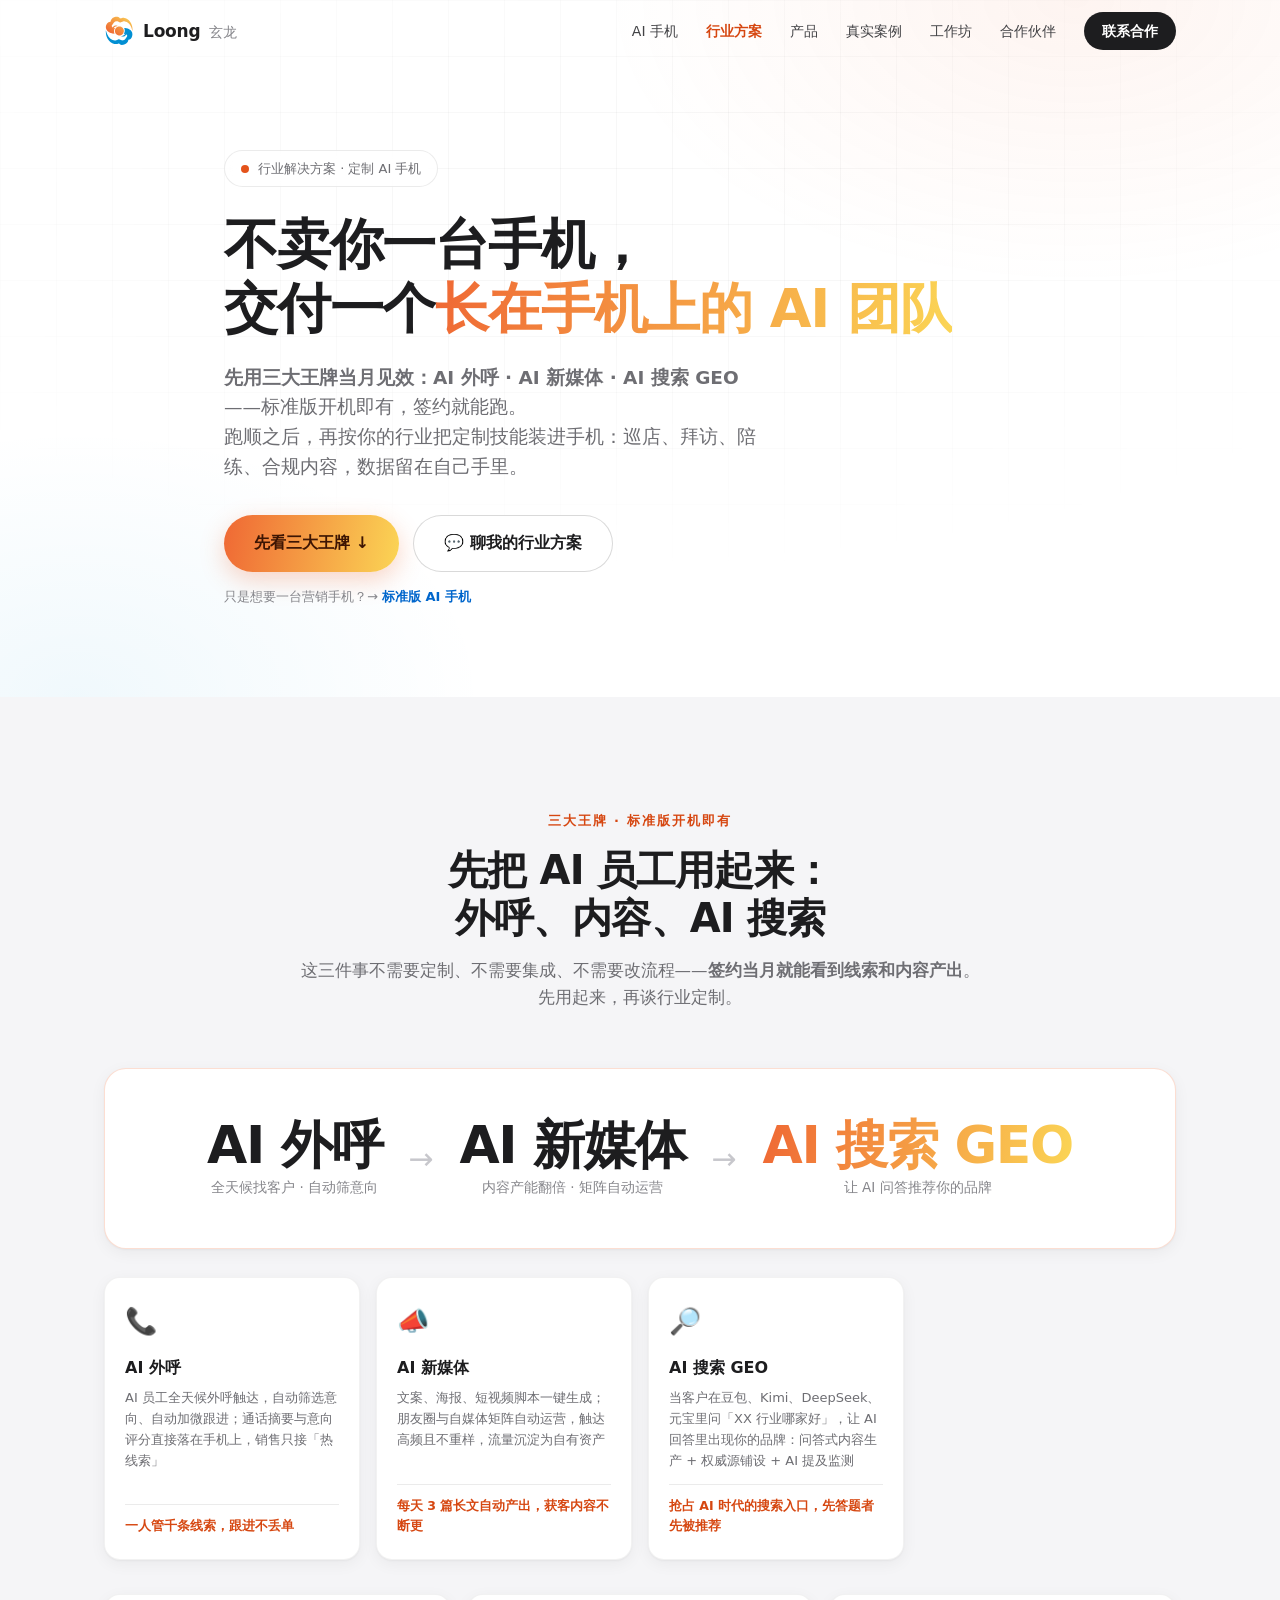
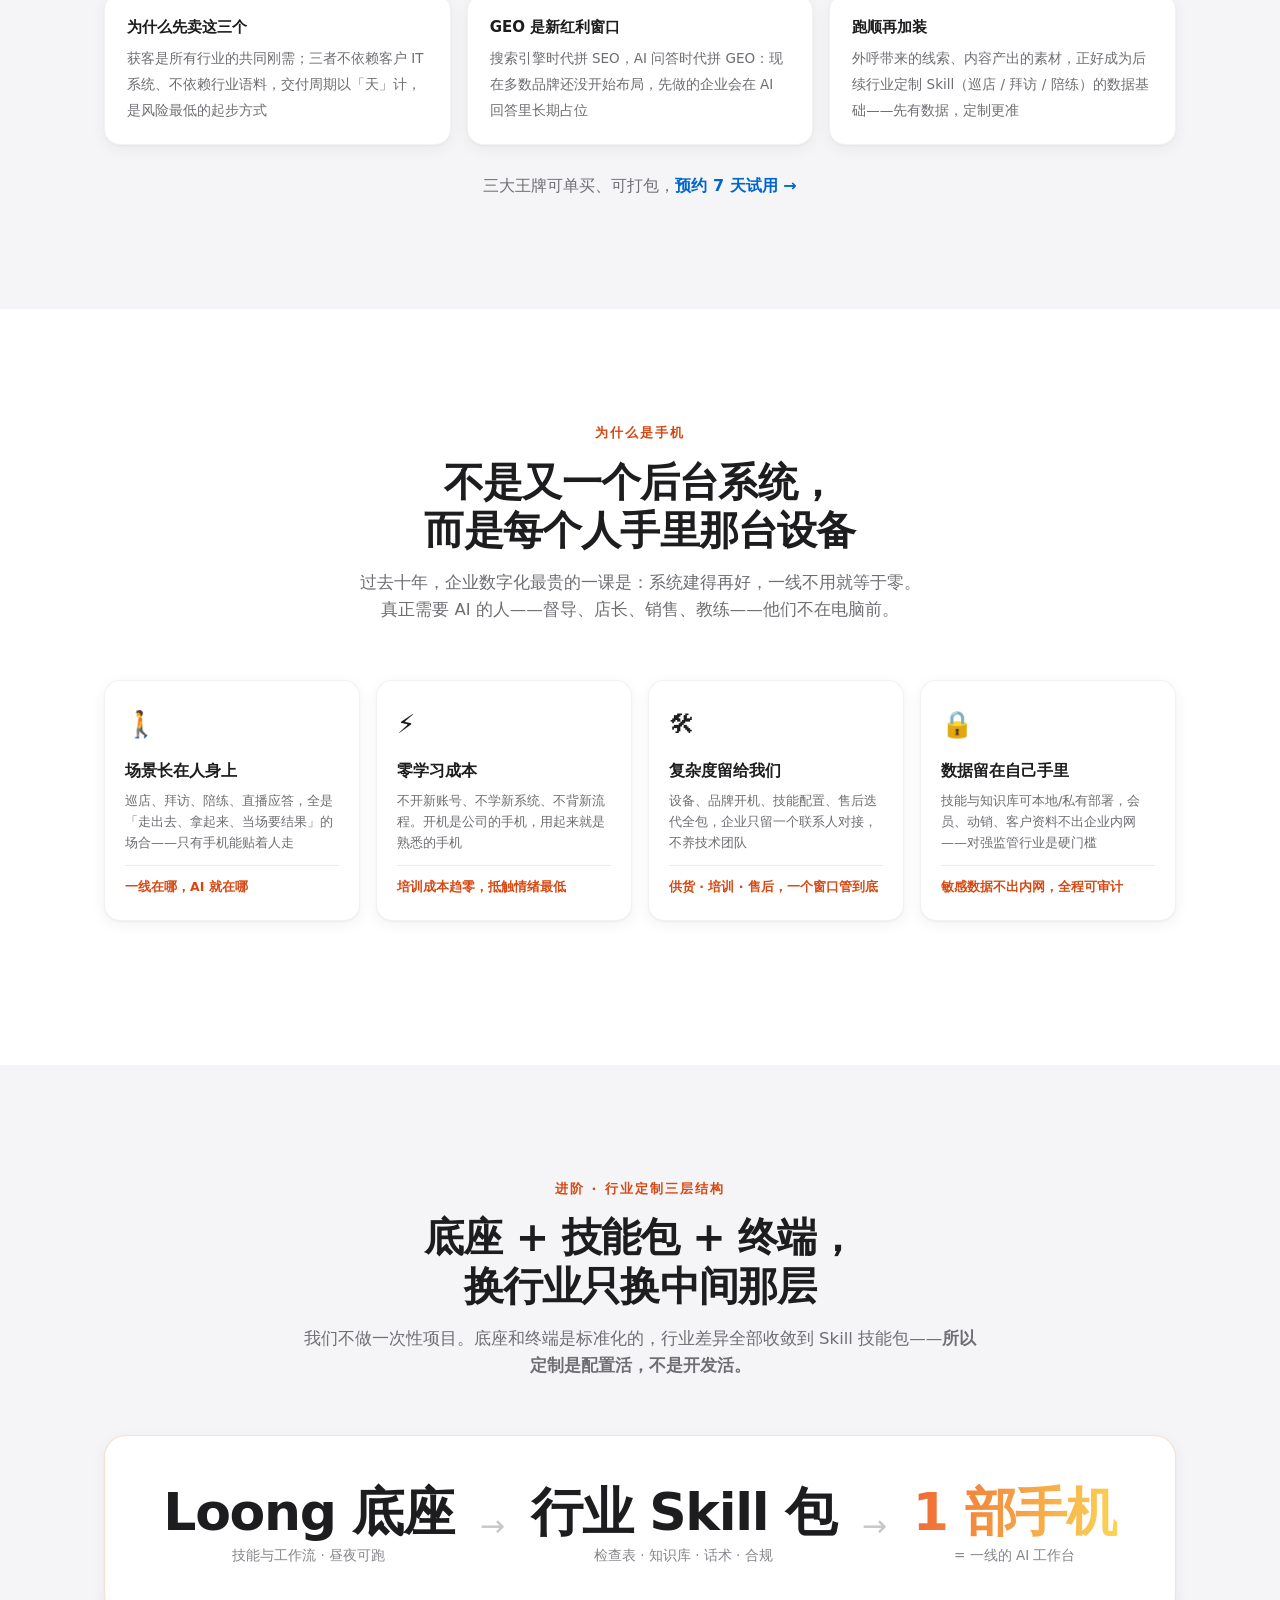
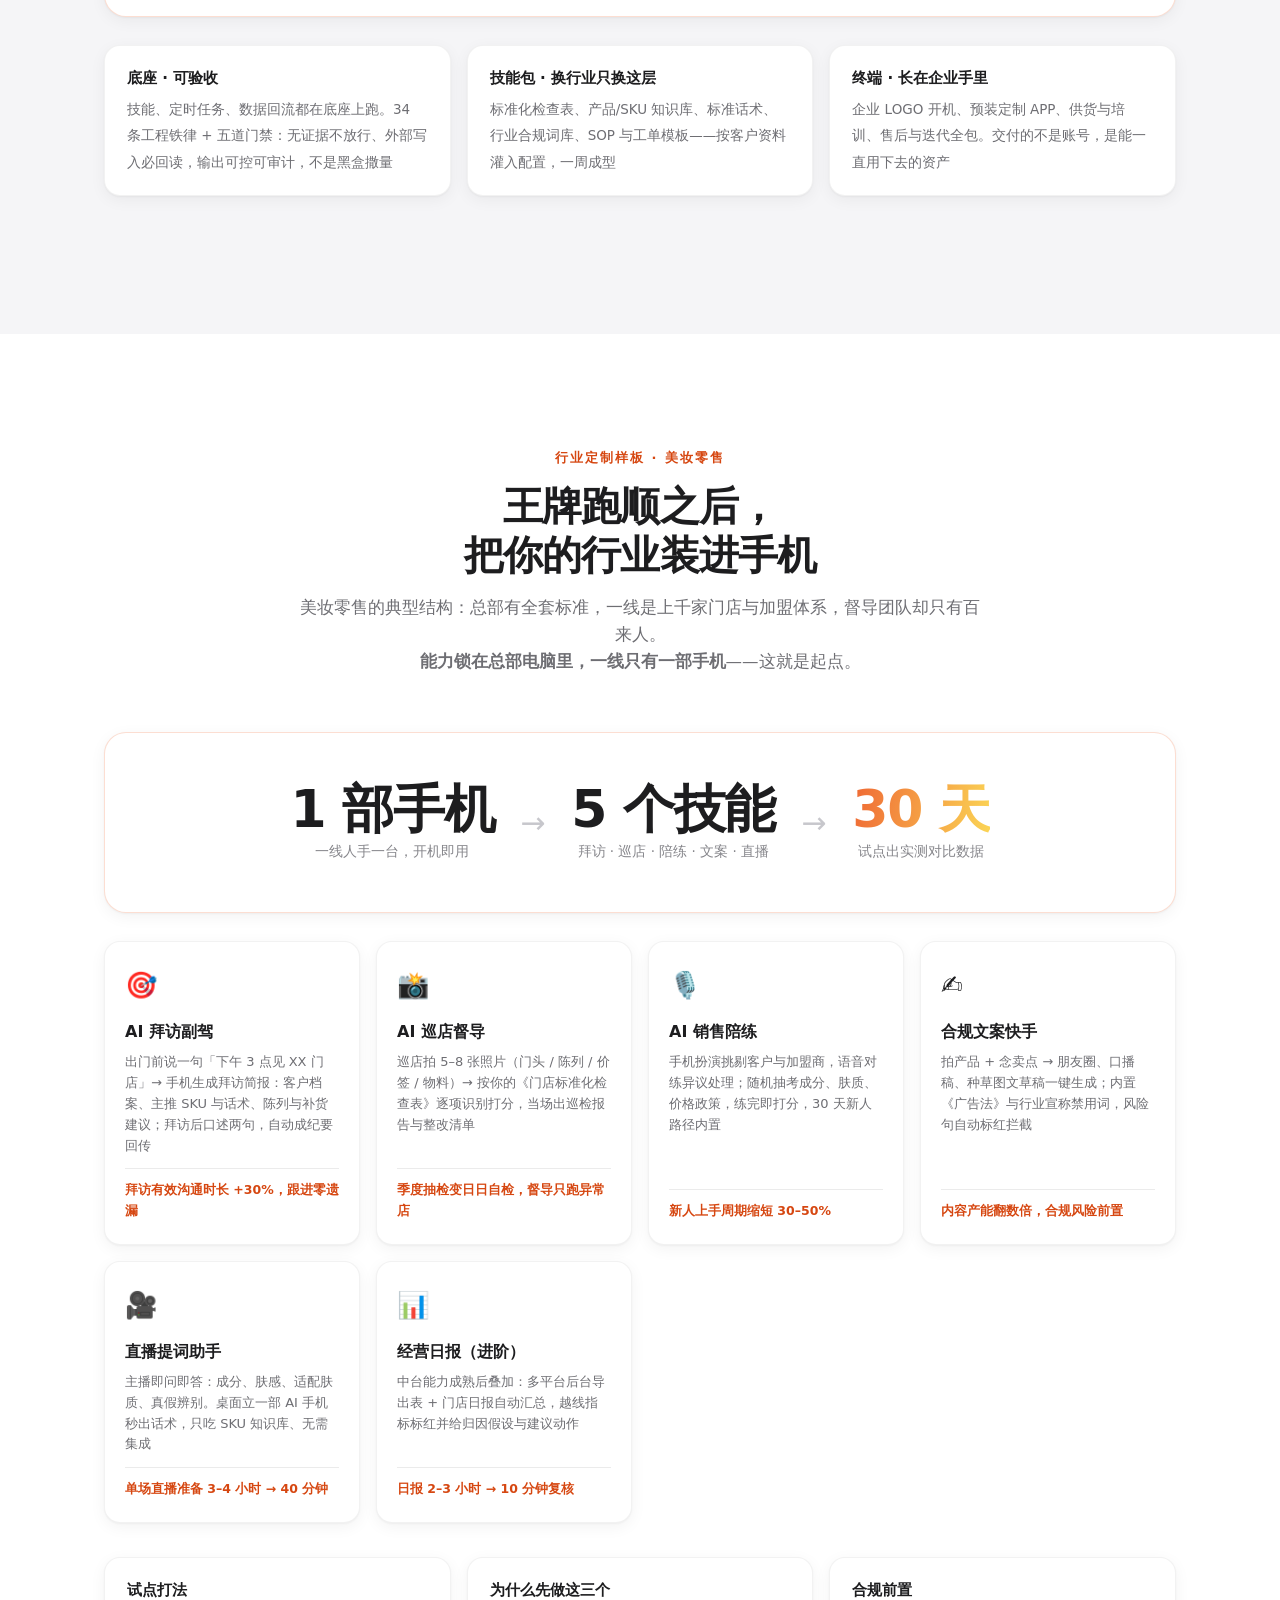
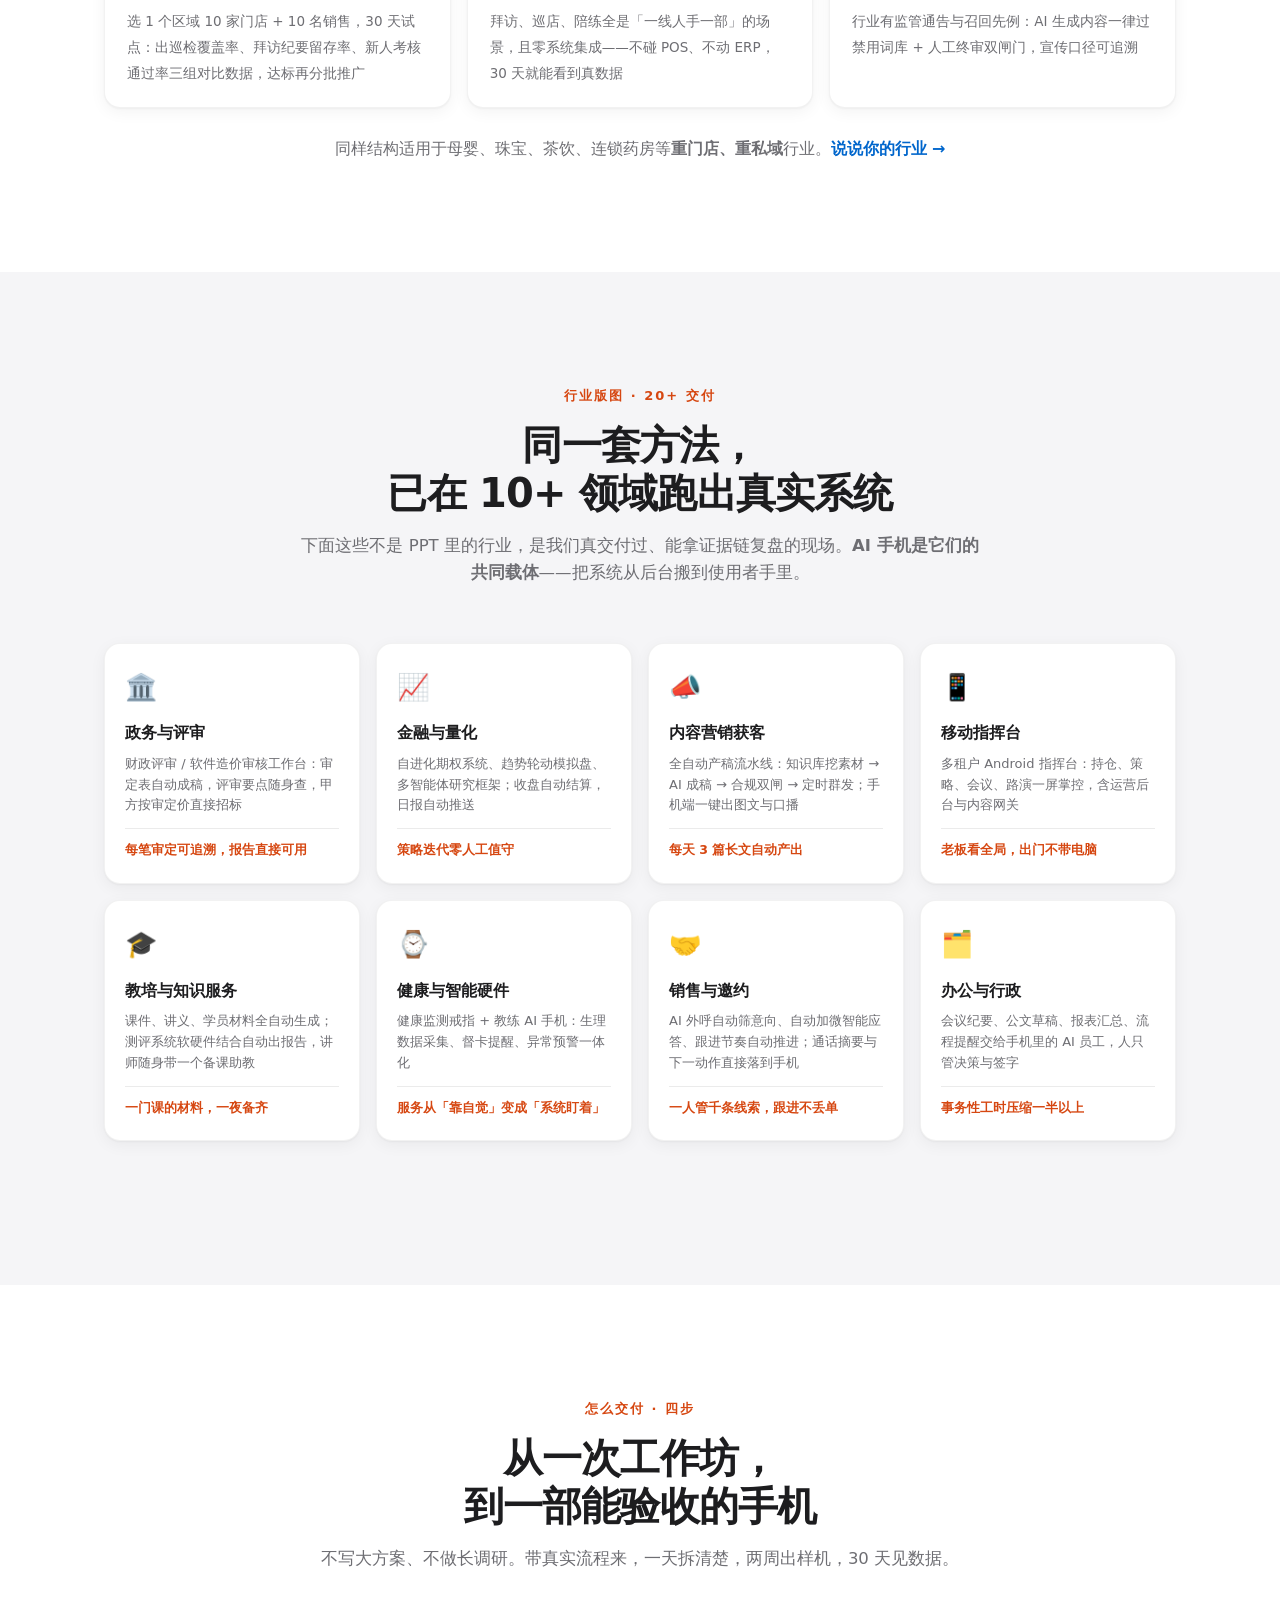
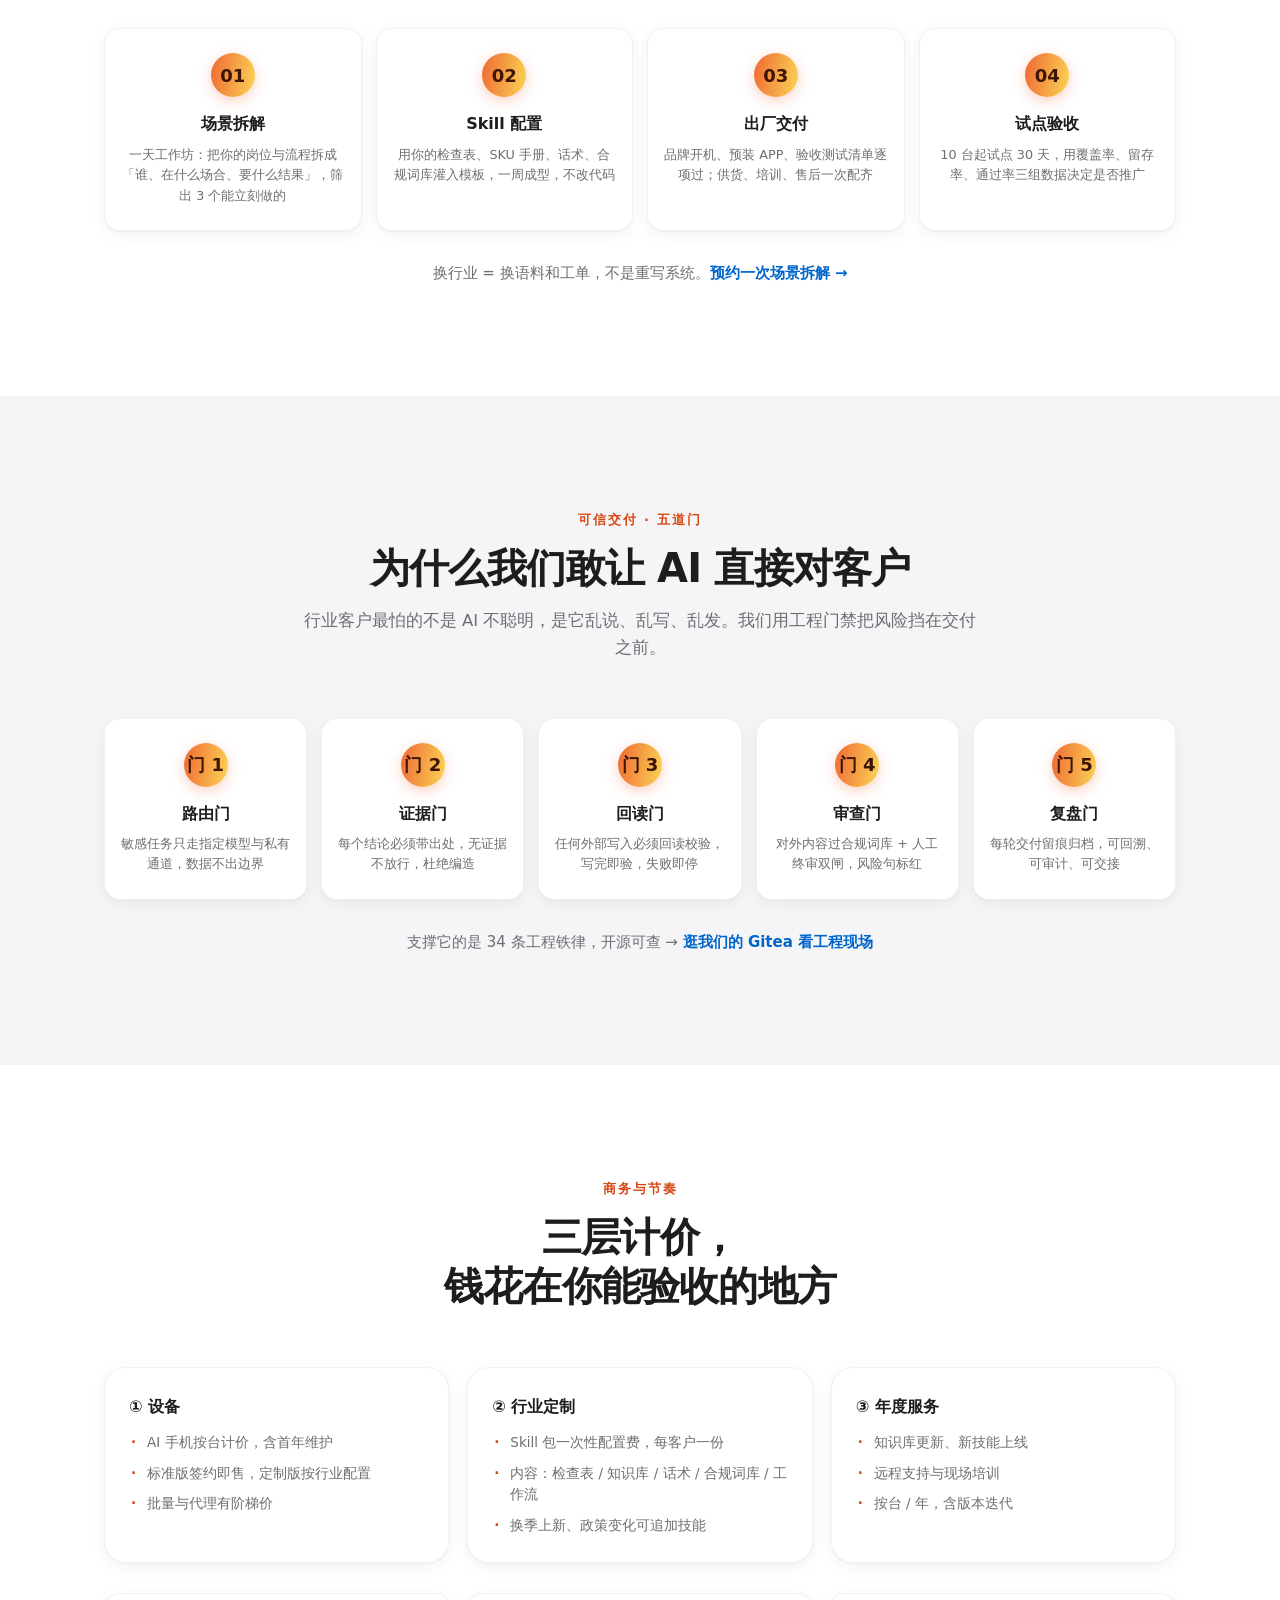
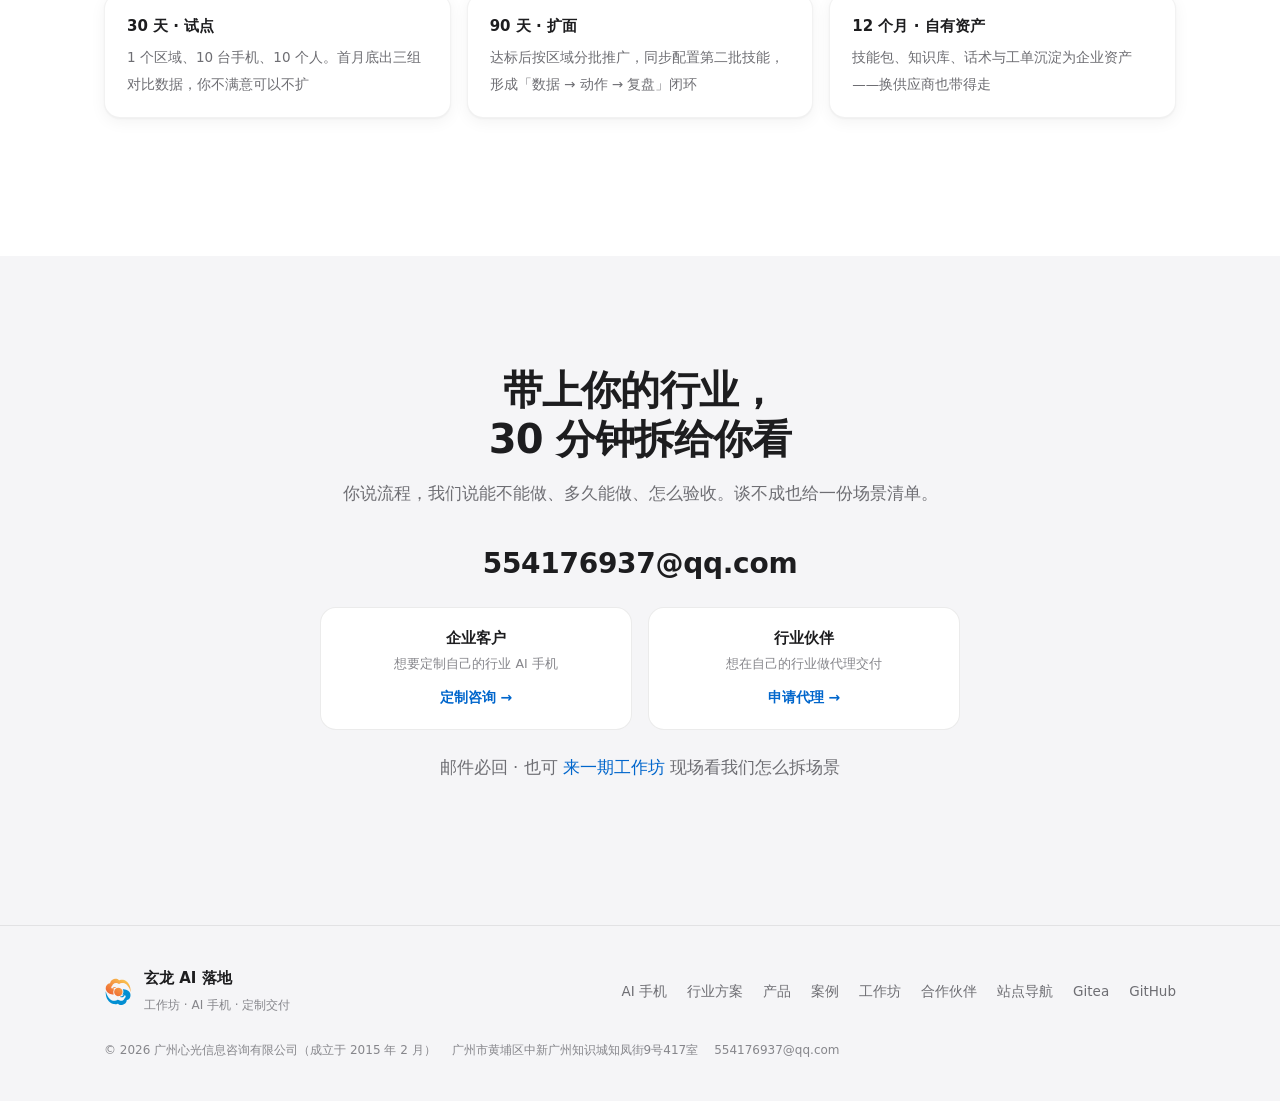
==== commit 06584a73: "行业方案页重排：三大王牌（AI外呼/AI新媒体/AI搜索GEO）前置首推，行业定制改为进阶段" ====
--- a/solutions/index.html
+++ b/solutions/index.html
@@ -14,7 +14,12 @@
 <link rel="icon" type="image/svg+xml" href="../assets/loong-logo.svg">
 <link rel="apple-touch-icon" href="../assets/loong-logo-256.png">
 <link rel="stylesheet" href="../css/style.css">
-<style>.nav-links a.is-current{color:#D64711;font-weight:700}</style>
+<style>
+.nav-links a.is-current{color:#D64711;font-weight:700}
+.grid-4{grid-template-columns:repeat(4,1fr)}
+@media (max-width:980px){.grid-4{grid-template-columns:repeat(2,1fr)}}
+@media (max-width:720px){.grid-4{grid-template-columns:1fr}}
+</style>
 </head>
 <body>
 
@@ -44,20 +49,65 @@
       <div class="hero-badge"><span class="pulse"></span>行业解决方案 · 定制 AI 手机</div>
       <h1>不卖你一台手机，<br>交付一个<span class="grad">长在手机上的 AI 团队</span></h1>
       <p class="hero-sub">
-        行业里最贵的从来不是软件，是<b>「把总部的标准，送达一线并保证执行」</b>。<br>
-        我们把这件事做成一部手机：企业品牌开机、预装行业技能、数据留在自己手里。<br>
-        <strong>标准版签约即售；行业定制版按你的流程长。</strong>
+        <b>先用三大王牌当月见效：AI 外呼 · AI 新媒体 · AI 搜索 GEO</b>——标准版开机即有，签约就能跑。<br>
+        跑顺之后，再按你的行业把定制技能装进手机：巡店、拜访、陪练、合规内容，数据留在自己手里。
       </p>
       <div class="hero-actions">
-        <a href="mailto:554176937@qq.com?subject=行业解决方案咨询" class="btn btn-primary">💬 聊我的行业方案</a>
-        <a href="#beauty" class="btn btn-ghost">看美妆零售样板 ↓</a>
+        <a href="#flagship" class="btn btn-primary">先看三大王牌 ↓</a>
+        <a href="mailto:554176937@qq.com?subject=行业解决方案咨询" class="btn btn-ghost">💬 聊我的行业方案</a>
       </div>
       <p class="hero-alt">只是想要一台营销手机？→ <a href="/#phone">标准版 AI 手机</a></p>
     </div>
   </div>
 </header>
 
-<section class="section section-alt" id="why">
+<section class="section section-alt" id="flagship">
+  <div class="container">
+    <div class="section-head center">
+      <span class="kicker">三大王牌 · 标准版开机即有</span>
+      <h2>先把 AI 员工用起来：<br>外呼、内容、AI 搜索</h2>
+      <p>这三件事不需要定制、不需要集成、不需要改流程——<b>签约当月就能看到线索和内容产出</b>。先用起来，再谈行业定制。</p>
+    </div>
+
+    <div class="case-band" style="margin-bottom:28px">
+      <div class="case-cell"><b>AI 外呼</b><span>全天候找客户 · 自动筛意向</span></div>
+      <div class="case-arrow">→</div>
+      <div class="case-cell"><b>AI 新媒体</b><span>内容产能翻倍 · 矩阵自动运营</span></div>
+      <div class="case-arrow">→</div>
+      <div class="case-cell hot"><b>AI 搜索 GEO</b><span>让 AI 问答推荐你的品牌</span></div>
+    </div>
+
+    <div class="industry-grid">
+      <div class="ind-card">
+        <div class="ind-icon">📞</div>
+        <b>AI 外呼</b>
+        <p>AI 员工全天候外呼触达，自动筛选意向、自动加微跟进；通话摘要与意向评分直接落在手机上，销售只接「热线索」</p>
+        <span class="ind-val">一人管千条线索，跟进不丢单</span>
+      </div>
+      <div class="ind-card">
+        <div class="ind-icon">📣</div>
+        <b>AI 新媒体</b>
+        <p>文案、海报、短视频脚本一键生成；朋友圈与自媒体矩阵自动运营，触达高频且不重样，流量沉淀为自有资产</p>
+        <span class="ind-val">每天 3 篇长文自动产出，获客内容不断更</span>
+      </div>
+      <div class="ind-card">
+        <div class="ind-icon">🔎</div>
+        <b>AI 搜索 GEO</b>
+        <p>当客户在豆包、Kimi、DeepSeek、元宝里问「XX 行业哪家好」，让 AI 回答里出现你的品牌：问答式内容生产 + 权威源铺设 + AI 提及监测</p>
+        <span class="ind-val">抢占 AI 时代的搜索入口，先答题者先被推荐</span>
+      </div>
+    </div>
+
+    <div class="case-notes">
+      <div class="case-note"><b>为什么先卖这三个</b><span>获客是所有行业的共同刚需；三者不依赖客户 IT 系统、不依赖行业语料，交付周期以「天」计，是风险最低的起步方式</span></div>
+      <div class="case-note"><b>GEO 是新红利窗口</b><span>搜索引擎时代拼 SEO，AI 问答时代拼 GEO：现在多数品牌还没开始布局，先做的企业会在 AI 回答里长期占位</span></div>
+      <div class="case-note"><b>跑顺再加装</b><span>外呼带来的线索、内容产出的素材，正好成为后续行业定制 Skill（巡店 / 拜访 / 陪练）的数据基础——先有数据，定制更准</span></div>
+    </div>
+    <p class="case-cta">三大王牌可单买、可打包，<a href="mailto:554176937@qq.com?subject=三大王牌试用咨询">预约 7 天试用 →</a></p>
+  </div>
+</section>
+
+<section class="section" id="why">
   <div class="container">
     <div class="section-head center">
       <span class="kicker">为什么是手机</span>
@@ -93,10 +143,10 @@
   </div>
 </section>
 
-<section class="section" id="stack">
-  <div class="container">
-    <div class="section-head center">
-      <span class="kicker">交付结构 · 三层</span>
+<section class="section section-alt" id="stack">
+  <div class="container">
+    <div class="section-head center">
+      <span class="kicker">进阶 · 行业定制三层结构</span>
       <h2>底座 + 技能包 + 终端，<br>换行业只换中间那层</h2>
       <p>我们不做一次性项目。底座和终端是标准化的，行业差异全部收敛到 Skill 技能包——<b>所以定制是配置活，不是开发活。</b></p>
     </div>
@@ -117,11 +167,11 @@
   </div>
 </section>
 
-<section class="section section-alt" id="beauty">
-  <div class="container">
-    <div class="section-head center">
-      <span class="kicker">首发行业 · 美妆零售</span>
-      <h2>把总部的 SOP，<br>装进每个店长和销售的手机</h2>
+<section class="section" id="beauty">
+  <div class="container">
+    <div class="section-head center">
+      <span class="kicker">行业定制样板 · 美妆零售</span>
+      <h2>王牌跑顺之后，<br>把你的行业装进手机</h2>
       <p>美妆零售的典型结构：总部有全套标准，一线是上千家门店与加盟体系，督导团队却只有百来人。<br><b>能力锁在总部电脑里，一线只有一部手机</b>——这就是起点。</p>
     </div>
 
@@ -181,7 +231,7 @@
   </div>
 </section>
 
-<section class="section" id="industries">
+<section class="section section-alt" id="industries">
   <div class="container">
     <div class="section-head center">
       <span class="kicker">行业版图 · 20+ 交付</span>
@@ -241,14 +291,14 @@
   </div>
 </section>
 
-<section class="section section-alt" id="how">
+<section class="section" id="how">
   <div class="container">
     <div class="section-head center">
       <span class="kicker">怎么交付 · 四步</span>
       <h2>从一次工作坊，<br>到一部能验收的手机</h2>
       <p>不写大方案、不做长调研。带真实流程来，一天拆清楚，两周出样机，30 天见数据。</p>
     </div>
-    <div class="gates-visual" style="grid-template-columns:repeat(4,1fr)">
+    <div class="gates-visual grid-4">
       <div class="gatev">
         <div class="gatev-no">01</div>
         <h4>场景拆解</h4>
@@ -274,7 +324,7 @@
   </div>
 </section>
 
-<section class="section" id="gates">
+<section class="section section-alt" id="gates">
   <div class="container">
     <div class="section-head center">
       <span class="kicker">可信交付 · 五道门</span>
@@ -312,7 +362,7 @@
   </div>
 </section>
 
-<section class="section section-alt" id="business">
+<section class="section" id="business">
   <div class="container">
     <div class="section-head center">
       <span class="kicker">商务与节奏</span>
